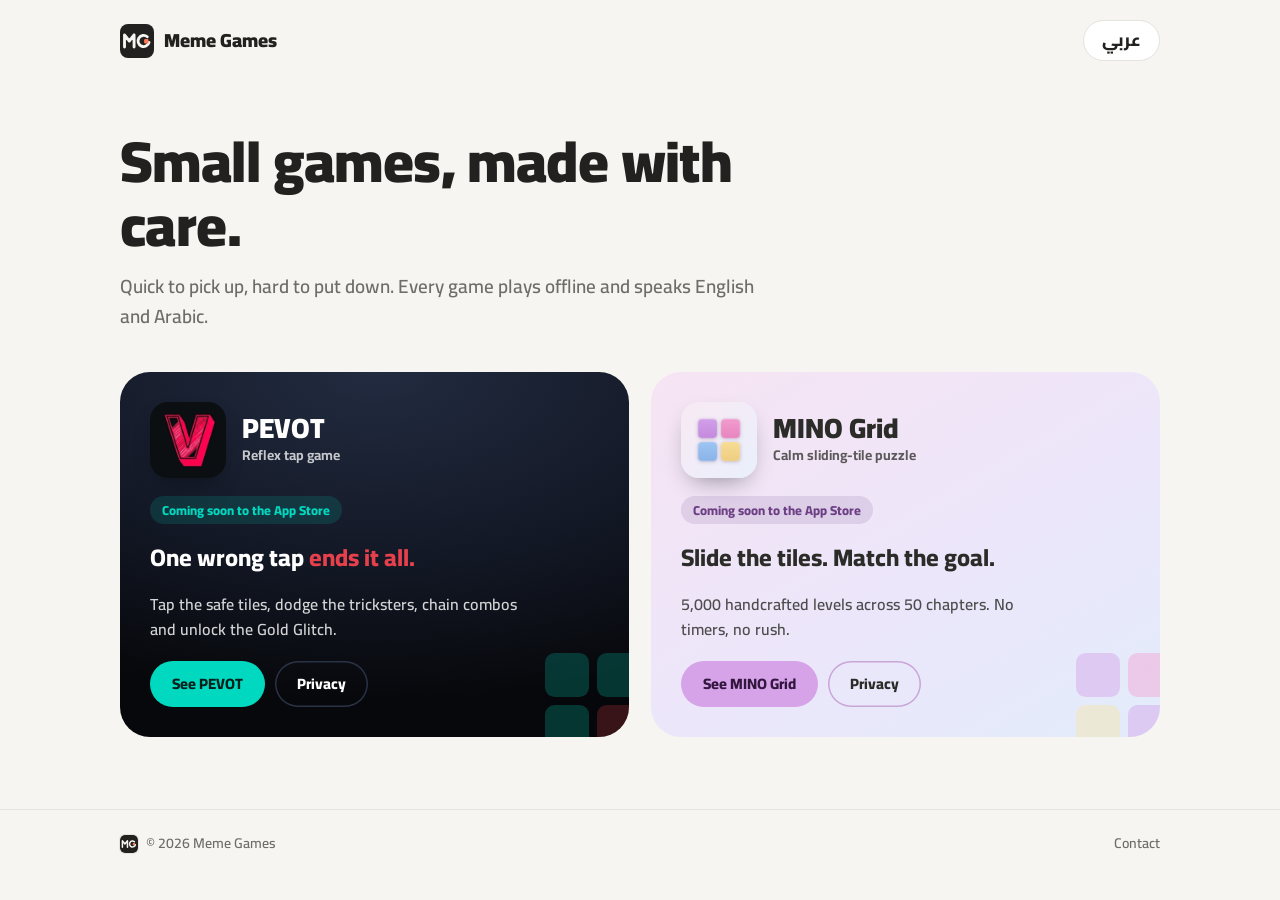
==== index.html @ d3e1697f "Add files via upload" ====
<!doctype html>
<html lang="en" dir="ltr">
<head>
<meta charset="utf-8">
<meta name="viewport" content="width=device-width, initial-scale=1">
<title>Meme Games — Small games, made with care.</title>
<meta name="description" content="Mobile games by Meme Games: PEVOT, MINO Grid.">
<meta name="theme-color" content="#f6f5f1">
<meta property="og:title" content="Meme Games">
<meta property="og:description" content="Small games, made with care.">
<meta property="og:image" content="https://memegamesx.github.io/shared/og.png">
<link rel="icon" type="image/svg+xml" href="/shared/logo.svg">
<link rel="icon" type="image/png" href="/shared/favicon-64.png">
<link rel="apple-touch-icon" href="/shared/apple-touch-icon.png">
<link rel="preconnect" href="https://fonts.googleapis.com">
<link rel="preconnect" href="https://fonts.gstatic.com" crossorigin>
<link href="https://fonts.googleapis.com/css2?family=Cairo:wght@500;600;700;800;900&display=swap" rel="stylesheet">
<link rel="stylesheet" href="/shared/footer.css">
<style>
  :root { --bg: #f6f5f1; --ink: #22211f; --muted: #6f6d67; --line: #e6e2dc; color-scheme: light; }
  * { box-sizing: border-box; }
  html { -webkit-text-size-adjust: 100%; }
  body { margin: 0; background: var(--bg); color: var(--ink); font: 600 17px/1.6 "Cairo", system-ui, -apple-system, sans-serif; }
  a { color: inherit; }
  :focus-visible { outline: 3px solid #ff7a59; outline-offset: 3px; border-radius: 10px; }
  .wrap { max-width: 1080px; margin: 0 auto; padding: 0 20px; }
  html[lang="en"] main .ar, html[lang="ar"] main .en { display: none !important; }
  .bar { display: flex; justify-content: space-between; align-items: center; padding: 20px 0; }
  .brand { font-weight: 900; font-size: 19px; text-decoration: none; display: flex; align-items: center; gap: 10px; }
  .brand img { width: 34px; height: 34px; }
  .lang { background: #fff; color: var(--ink); border: 1px solid var(--line); border-radius: 999px; padding: 6px 18px; font: inherit; font-weight: 800; cursor: pointer; }
  .intro { padding: 48px 0 40px; max-width: 640px; }
  h1 { font-size: clamp(36px, 6vw, 58px); line-height: 1.1; margin: 0 0 14px; font-weight: 900; letter-spacing: -.01em; }
  html[lang="ar"] h1 { line-height: 1.35; letter-spacing: 0; }
  .intro p { color: var(--muted); font-size: 19px; margin: 0; }
  .games { display: grid; grid-template-columns: 1fr 1fr; gap: 22px; padding-bottom: 64px; }
  .game { background: var(--g-bg); color: var(--g-ink); border-radius: 30px; padding: 30px; display: flex; flex-direction: column; gap: 18px; min-height: 360px; position: relative; overflow: hidden; }
  .game > *:not(.tiles) { position: relative; z-index: 1; }
  .game header { display: flex; align-items: center; gap: 16px; }
  .game header img { width: 76px; height: 76px; border-radius: 18px; flex: none; box-shadow: 0 10px 24px -10px rgba(0,0,0,.45); }
  .game h2 { margin: 0; font-size: 28px; font-weight: 900; line-height: 1.15; }
  .game .genre { font-size: 14px; opacity: .75; font-weight: 700; }
  .game .status { font-size: 13px; font-weight: 800; padding: 4px 12px; border-radius: 999px; align-self: flex-start; color: var(--g-status); background: color-mix(in srgb, var(--g-status) 14%, transparent); }
  .game .tag { font-size: 24px; font-weight: 800; line-height: 1.3; margin: 0; }
  .game .tag span span { color: var(--g-hi); }
  .game .desc { margin: 0; font-size: 16px; opacity: .82; max-width: 82%; }
  .actions { margin-top: auto; display: flex; flex-wrap: wrap; gap: 10px; }
  .btn { text-decoration: none; font-weight: 800; font-size: 15px; padding: 11px 22px; border-radius: 999px; transition: transform .15s ease; }
  .btn:hover { transform: translateY(-2px); }
  .btn.primary { background: var(--g-accent); color: var(--g-on); }
  .btn.ghost { box-shadow: inset 0 0 0 1.5px var(--g-ghost); }
  .tiles { position: absolute; z-index: 0; inset-inline-end: -64px; bottom: -64px; display: grid; grid-template-columns: repeat(3, 44px); gap: 8px; opacity: var(--g-tiles); pointer-events: none; }
  .tiles i { height: 44px; border-radius: 22%; }
  @media (max-width: 820px) { .games { grid-template-columns: 1fr; } .game { min-height: 0; } .intro { padding-top: 24px; } }
  @media (prefers-reduced-motion: reduce) { .btn { transition: none; } }
</style>
</head>
<body>
<main>
<div class="wrap">
  <div class="bar">
    <a class="brand" href="/"><img src="/shared/logo.svg" alt="">Meme Games</a>
    <button class="lang" id="langBtn" type="button">عربي</button>
  </div>
  <section class="intro">
    <h1><span class="en">Small games, made with care.</span><span class="ar">ألعاب صغيرة، مصنوعة بعناية.</span></h1>
    <p><span class="en">Quick to pick up, hard to put down. Every game plays offline and speaks English and Arabic.</span><span class="ar">سهلة البدء وصعبة التوقف. كل الألعاب تعمل دون إنترنت وتدعم العربية والإنجليزية.</span></p>
  </section>
  <section class="games">
    <article class="game" style="--g-bg:radial-gradient(120% 90% at 50% 0%, #222b40 0%, #121724 60%, #07080b 100%);--g-ink:#ffffff;--g-accent:#00d9bf;--g-on:#04201d;--g-hi:#e6404d;--g-ghost:#2a3246;--g-tiles:0.22;--g-status:#00d9bf">
      <header>
        <img src="/img/icon.png" alt="" width="76" height="76">
        <div><h2>PEVOT</h2><div class="genre"><span class="en">Reflex tap game</span><span class="ar">لعبة سرعة وردود فعل</span></div></div>
      </header>
      <span class="status"><span class="en">Coming soon to the App Store</span><span class="ar">قريباً على App Store</span></span>
      <p class="tag"><span class="en">One wrong tap <span>ends it all.</span></span><span class="ar">ضغطة خاطئة واحدة <span>تنهي كل شيء.</span></span></p>
      <p class="desc"><span class="en">Tap the safe tiles, dodge the tricksters, chain combos and unlock the Gold Glitch.</span><span class="ar">اضغط على المربعات الآمنة، تجنّب المخادعين، اجمع الكومبو وافتح Gold Glitch.</span></p>
      <div class="actions">
        <a class="btn primary" href="/pevot/"><span class="en">See PEVOT</span><span class="ar">اكتشف PEVOT</span></a>
        <a class="btn ghost" href="/privacy.html"><span class="en">Privacy</span><span class="ar">الخصوصية</span></a>
      </div>
      <div class="tiles" aria-hidden="true"><i style="background:#00d9bf"></i><i style="background:#00d9bf"></i><i style="background:#f2b359"></i><i style="background:#00d9bf"></i><i style="background:#e6404d"></i><i style="background:#00d9bf"></i><i style="background:#00d9bf"></i><i style="background:#ffbf00"></i><i style="background:#00d9bf"></i></div>
    </article>
    <article class="game" style="--g-bg:linear-gradient(150deg, #f6e4f3 0%, #ece6fa 55%, #e2ecfb 100%);--g-ink:#2b2b28;--g-accent:#d6a2e8;--g-on:#33173f;--g-hi:#2b2b28;--g-ghost:#c9a6d8;--g-tiles:0.45;--g-status:#6d3f84">
      <header>
        <img src="/mino-grid/assets/img/icon-512.png" alt="" width="76" height="76">
        <div><h2>MINO Grid</h2><div class="genre"><span class="en">Calm sliding-tile puzzle</span><span class="ar">لغز مربعات منزلقة هادئ</span></div></div>
      </header>
      <span class="status"><span class="en">Coming soon to the App Store</span><span class="ar">قريباً على App Store</span></span>
      <p class="tag"><span class="en">Slide the tiles. Match the goal.</span><span class="ar">حرّك المربعات. طابق الهدف.</span></p>
      <p class="desc"><span class="en">5,000 handcrafted levels across 50 chapters. No timers, no rush.</span><span class="ar">5,000 مرحلة في 50 فصلاً. بلا مؤقّت ولا استعجال.</span></p>
      <div class="actions">
        <a class="btn primary" href="/mino-grid/" data-ar-href="/mino-grid/ar/"><span class="en">See MINO Grid</span><span class="ar">اكتشف MINO Grid</span></a>
        <a class="btn ghost" href="/mino-grid/privacy/" data-ar-href="/mino-grid/ar/privacy/"><span class="en">Privacy</span><span class="ar">الخصوصية</span></a>
      </div>
      <div class="tiles" aria-hidden="true"><i style="background:#d6a2e8"></i><i style="background:#f3a0d3"></i><i style="background:#a9cef4"></i><i style="background:#f7e5a9"></i><i style="background:#d6a2e8"></i><i style="background:#f3a0d3"></i><i style="background:#a9cef4"></i><i style="background:#f7e5a9"></i><i style="background:transparent"></i></div>
    </article>
  </section>
</div>
</main>
<!-- og-footer --><footer class="og-footer"><div class="og-wrap"><span class="og-left"><a class="og-home" href="/" aria-label="Meme Games"><img src="/shared/logo.svg" alt=""></a><span dir="ltr">© 2026 Meme Games</span></span><nav class="og-links" aria-label="Footer"><a href="mailto:meme.gamesx@outlook.com"><span class="en">Contact</span><span class="ar">تواصل معنا</span></a></nav></div></footer><!-- /og-footer -->
<script>
(function () {
  var html = document.documentElement, btn = document.getElementById('langBtn');
  var links = document.querySelectorAll('main [data-ar-href]');
  for (var i = 0; i < links.length; i++) links[i].setAttribute('data-en-href', links[i].getAttribute('href'));
  function set(lang) {
    html.lang = lang; html.dir = lang === 'ar' ? 'rtl' : 'ltr';
    btn.textContent = lang === 'ar' ? 'EN' : 'عربي';
    for (var i = 0; i < links.length; i++) links[i].setAttribute('href', links[i].getAttribute(lang === 'ar' ? 'data-ar-href' : 'data-en-href'));
    try { localStorage.setItem('pevot_lang', lang); } catch (e) {}  // same key as PEVOT's pages
  }
  var saved = null;
  try { saved = localStorage.getItem('pevot_lang'); } catch (e) {}
  set(saved || ((navigator.language || '').slice(0, 2) === 'ar' ? 'ar' : 'en'));
  btn.addEventListener('click', function () { set(html.lang === 'ar' ? 'en' : 'ar'); });
})();
</script>
</body>
</html>
---- shared/footer.css ----
/* Meme Games — shared footer (one line, PEVOT style).
   Uses each page's own --line and --muted colours, so it fits light and dark sites. */
.og-footer { border-top: 1px solid var(--line, rgba(0,0,0,.1)); padding: 22px 0 40px; color: var(--muted, #6f6d67); font-size: 14px; font-weight: 600; margin-top: 8px; }
.og-footer .og-wrap { max-width: 1080px; margin: 0 auto; padding: 0 20px; display: flex; flex-wrap: wrap; gap: 8px 20px; justify-content: space-between; align-items: center; }
.og-footer a { color: inherit; text-decoration: none; }
.og-footer a:hover { text-decoration: underline; color: var(--ink, inherit); }
.og-footer .og-left { display: inline-flex; align-items: center; gap: 8px; flex-wrap: wrap; }
.og-footer .og-left img { width: 18px; height: 18px; border-radius: 5px; display: inline-block; vertical-align: middle; box-shadow: 0 0 0 1px var(--line, rgba(0,0,0,.1)); }
.og-footer .og-links { display: inline-flex; flex-wrap: wrap; gap: 6px 18px; }
.og-footer .og-sep { opacity: .5; }
/* pages that switch language with a button (.en / .ar spans) */
.og-footer .ar { display: none !important; }
html[lang="ar"] .og-footer .ar { display: inline !important; }
html[lang="ar"] .og-footer .en { display: none !important; }
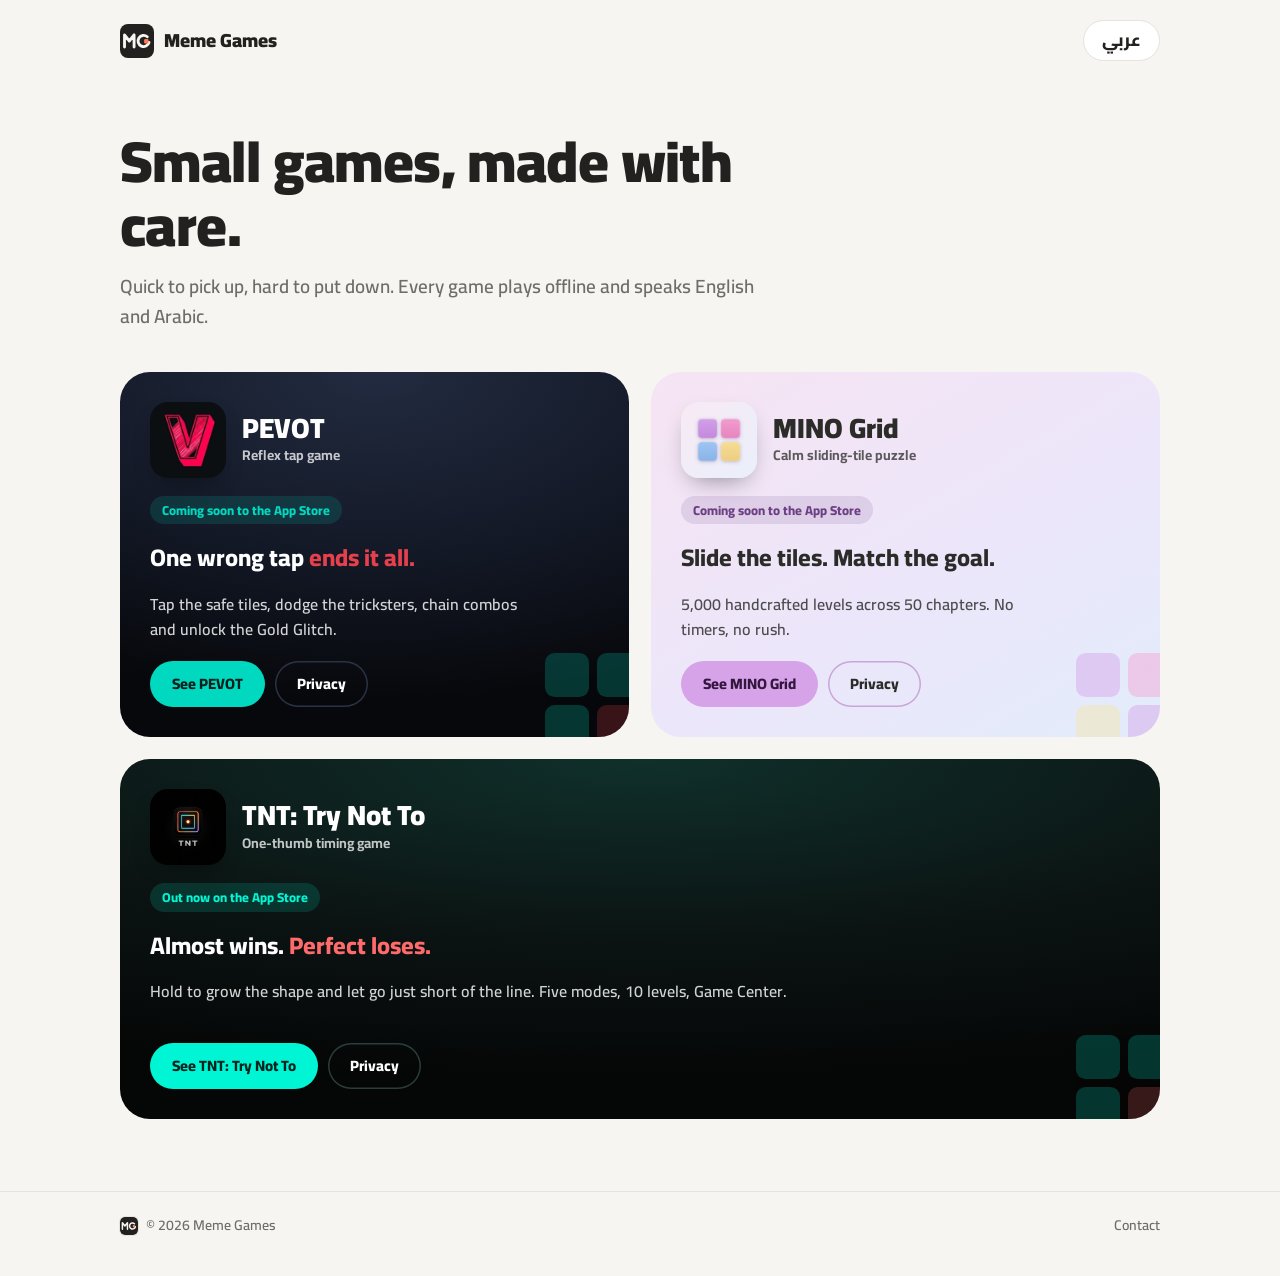
==== commit fc0054b9: "Add files via upload" ====
--- a/index.html
+++ b/index.html
@@ -4,18 +4,18 @@
 <meta charset="utf-8">
 <meta name="viewport" content="width=device-width, initial-scale=1">
 <title>Meme Games — Small games, made with care.</title>
-<meta name="description" content="Mobile games by Meme Games: PEVOT, MINO Grid.">
+<meta name="description" content="Mobile games by Meme Games: PEVOT, MINO Grid, TNT: Try Not To.">
 <meta name="theme-color" content="#f6f5f1">
 <meta property="og:title" content="Meme Games">
 <meta property="og:description" content="Small games, made with care.">
 <meta property="og:image" content="https://memegamesx.github.io/shared/og.png">
-<link rel="icon" type="image/svg+xml" href="/shared/logo.svg">
-<link rel="icon" type="image/png" href="/shared/favicon-64.png">
-<link rel="apple-touch-icon" href="/shared/apple-touch-icon.png">
+<link rel="icon" type="image/svg+xml" href="shared/logo.svg">
+<link rel="icon" type="image/png" href="shared/favicon-64.png">
+<link rel="apple-touch-icon" href="shared/apple-touch-icon.png">
 <link rel="preconnect" href="https://fonts.googleapis.com">
 <link rel="preconnect" href="https://fonts.gstatic.com" crossorigin>
 <link href="https://fonts.googleapis.com/css2?family=Cairo:wght@500;600;700;800;900&display=swap" rel="stylesheet">
-<link rel="stylesheet" href="/shared/footer.css">
+<link rel="stylesheet" href="shared/footer.css">
 <style>
   :root { --bg: #f6f5f1; --ink: #22211f; --muted: #6f6d67; --line: #e6e2dc; color-scheme: light; }
   * { box-sizing: border-box; }
@@ -51,6 +51,7 @@
   .btn.ghost { box-shadow: inset 0 0 0 1.5px var(--g-ghost); }
   .tiles { position: absolute; z-index: 0; inset-inline-end: -64px; bottom: -64px; display: grid; grid-template-columns: repeat(3, 44px); gap: 8px; opacity: var(--g-tiles); pointer-events: none; }
   .tiles i { height: 44px; border-radius: 22%; }
+  .game:last-child:nth-child(odd) { grid-column: 1 / -1; }
   @media (max-width: 820px) { .games { grid-template-columns: 1fr; } .game { min-height: 0; } .intro { padding-top: 24px; } }
   @media (prefers-reduced-motion: reduce) { .btn { transition: none; } }
 </style>
@@ -59,7 +60,7 @@
 <main>
 <div class="wrap">
   <div class="bar">
-    <a class="brand" href="/"><img src="/shared/logo.svg" alt="">Meme Games</a>
+    <a class="brand" href="./"><img src="shared/logo.svg" alt="">Meme Games</a>
     <button class="lang" id="langBtn" type="button">عربي</button>
   </div>
   <section class="intro">
@@ -69,36 +70,50 @@
   <section class="games">
     <article class="game" style="--g-bg:radial-gradient(120% 90% at 50% 0%, #222b40 0%, #121724 60%, #07080b 100%);--g-ink:#ffffff;--g-accent:#00d9bf;--g-on:#04201d;--g-hi:#e6404d;--g-ghost:#2a3246;--g-tiles:0.22;--g-status:#00d9bf">
       <header>
-        <img src="/img/icon.png" alt="" width="76" height="76">
+        <img src="img/icon.png" alt="" width="76" height="76">
         <div><h2>PEVOT</h2><div class="genre"><span class="en">Reflex tap game</span><span class="ar">لعبة سرعة وردود فعل</span></div></div>
       </header>
       <span class="status"><span class="en">Coming soon to the App Store</span><span class="ar">قريباً على App Store</span></span>
       <p class="tag"><span class="en">One wrong tap <span>ends it all.</span></span><span class="ar">ضغطة خاطئة واحدة <span>تنهي كل شيء.</span></span></p>
       <p class="desc"><span class="en">Tap the safe tiles, dodge the tricksters, chain combos and unlock the Gold Glitch.</span><span class="ar">اضغط على المربعات الآمنة، تجنّب المخادعين، اجمع الكومبو وافتح Gold Glitch.</span></p>
       <div class="actions">
-        <a class="btn primary" href="/pevot/"><span class="en">See PEVOT</span><span class="ar">اكتشف PEVOT</span></a>
-        <a class="btn ghost" href="/privacy.html"><span class="en">Privacy</span><span class="ar">الخصوصية</span></a>
+        <a class="btn primary" href="pevot/"><span class="en">See PEVOT</span><span class="ar">اكتشف PEVOT</span></a>
+        <a class="btn ghost" href="privacy.html"><span class="en">Privacy</span><span class="ar">الخصوصية</span></a>
       </div>
       <div class="tiles" aria-hidden="true"><i style="background:#00d9bf"></i><i style="background:#00d9bf"></i><i style="background:#f2b359"></i><i style="background:#00d9bf"></i><i style="background:#e6404d"></i><i style="background:#00d9bf"></i><i style="background:#00d9bf"></i><i style="background:#ffbf00"></i><i style="background:#00d9bf"></i></div>
     </article>
     <article class="game" style="--g-bg:linear-gradient(150deg, #f6e4f3 0%, #ece6fa 55%, #e2ecfb 100%);--g-ink:#2b2b28;--g-accent:#d6a2e8;--g-on:#33173f;--g-hi:#2b2b28;--g-ghost:#c9a6d8;--g-tiles:0.45;--g-status:#6d3f84">
       <header>
-        <img src="/mino-grid/assets/img/icon-512.png" alt="" width="76" height="76">
+        <img src="mino-grid/assets/img/icon-512.png" alt="" width="76" height="76">
         <div><h2>MINO Grid</h2><div class="genre"><span class="en">Calm sliding-tile puzzle</span><span class="ar">لغز مربعات منزلقة هادئ</span></div></div>
       </header>
       <span class="status"><span class="en">Coming soon to the App Store</span><span class="ar">قريباً على App Store</span></span>
       <p class="tag"><span class="en">Slide the tiles. Match the goal.</span><span class="ar">حرّك المربعات. طابق الهدف.</span></p>
       <p class="desc"><span class="en">5,000 handcrafted levels across 50 chapters. No timers, no rush.</span><span class="ar">5,000 مرحلة في 50 فصلاً. بلا مؤقّت ولا استعجال.</span></p>
       <div class="actions">
-        <a class="btn primary" href="/mino-grid/" data-ar-href="/mino-grid/ar/"><span class="en">See MINO Grid</span><span class="ar">اكتشف MINO Grid</span></a>
-        <a class="btn ghost" href="/mino-grid/privacy/" data-ar-href="/mino-grid/ar/privacy/"><span class="en">Privacy</span><span class="ar">الخصوصية</span></a>
+        <a class="btn primary" href="mino-grid/" data-ar-href="mino-grid/ar/"><span class="en">See MINO Grid</span><span class="ar">اكتشف MINO Grid</span></a>
+        <a class="btn ghost" href="mino-grid/privacy/" data-ar-href="mino-grid/ar/privacy/"><span class="en">Privacy</span><span class="ar">الخصوصية</span></a>
       </div>
       <div class="tiles" aria-hidden="true"><i style="background:#d6a2e8"></i><i style="background:#f3a0d3"></i><i style="background:#a9cef4"></i><i style="background:#f7e5a9"></i><i style="background:#d6a2e8"></i><i style="background:#f3a0d3"></i><i style="background:#a9cef4"></i><i style="background:#f7e5a9"></i><i style="background:transparent"></i></div>
+    </article>
+    <article class="game" style="--g-bg:radial-gradient(120% 90% at 50% 0%, #10302b 0%, #0b1413 55%, #050606 100%);--g-ink:#ffffff;--g-accent:#00f5d4;--g-on:#00241f;--g-hi:#ff6b6b;--g-ghost:#2a3d3a;--g-tiles:0.2;--g-status:#00f5d4">
+      <header>
+        <img src="tnt/assets/img/icon-512.png" alt="" width="76" height="76">
+        <div><h2>TNT: Try Not To</h2><div class="genre"><span class="en">One-thumb timing game</span><span class="ar">لعبة توقيت بإصبع واحد</span></div></div>
+      </header>
+      <span class="status"><span class="en">Out now on the App Store</span><span class="ar">متوفرة الآن على App Store</span></span>
+      <p class="tag"><span class="en">Almost wins. <span>Perfect loses.</span></span><span class="ar">التقريب يفوز. <span>المثالية تخسر.</span></span></p>
+      <p class="desc"><span class="en">Hold to grow the shape and let go just short of the line. Five modes, 10 levels, Game Center.</span><span class="ar">كبّر الشكل وأفلته قبل الخط بقليل. خمسة أوضاع، و10 مستويات، وGame Center.</span></p>
+      <div class="actions">
+        <a class="btn primary" href="tnt/" data-ar-href="tnt/ar/"><span class="en">See TNT: Try Not To</span><span class="ar">اكتشف TNT: Try Not To</span></a>
+        <a class="btn ghost" href="tnt/privacy/" data-ar-href="tnt/ar/privacy/"><span class="en">Privacy</span><span class="ar">الخصوصية</span></a>
+      </div>
+      <div class="tiles" aria-hidden="true"><i style="background:#00f5d4"></i><i style="background:#00f5d4"></i><i style="background:#ffd93d"></i><i style="background:#00f5d4"></i><i style="background:#ff6b6b"></i><i style="background:#00f5d4"></i><i style="background:#00f5d4"></i><i style="background:#ffd93d"></i><i style="background:transparent"></i></div>
     </article>
   </section>
 </div>
 </main>
-<!-- og-footer --><footer class="og-footer"><div class="og-wrap"><span class="og-left"><a class="og-home" href="/" aria-label="Meme Games"><img src="/shared/logo.svg" alt=""></a><span dir="ltr">© 2026 Meme Games</span></span><nav class="og-links" aria-label="Footer"><a href="mailto:meme.gamesx@outlook.com"><span class="en">Contact</span><span class="ar">تواصل معنا</span></a></nav></div></footer><!-- /og-footer -->
+<!-- og-footer --><footer class="og-footer"><div class="og-wrap"><span class="og-left"><a class="og-home" href="./" aria-label="Meme Games"><img src="shared/logo.svg" alt=""></a><span dir="ltr">© 2026 Meme Games</span></span><nav class="og-links" aria-label="Footer"><a href="mailto:meme.gamesx@outlook.com"><span class="en">Contact</span><span class="ar">تواصل معنا</span></a></nav></div></footer><!-- /og-footer -->
 <script>
 (function () {
   var html = document.documentElement, btn = document.getElementById('langBtn');
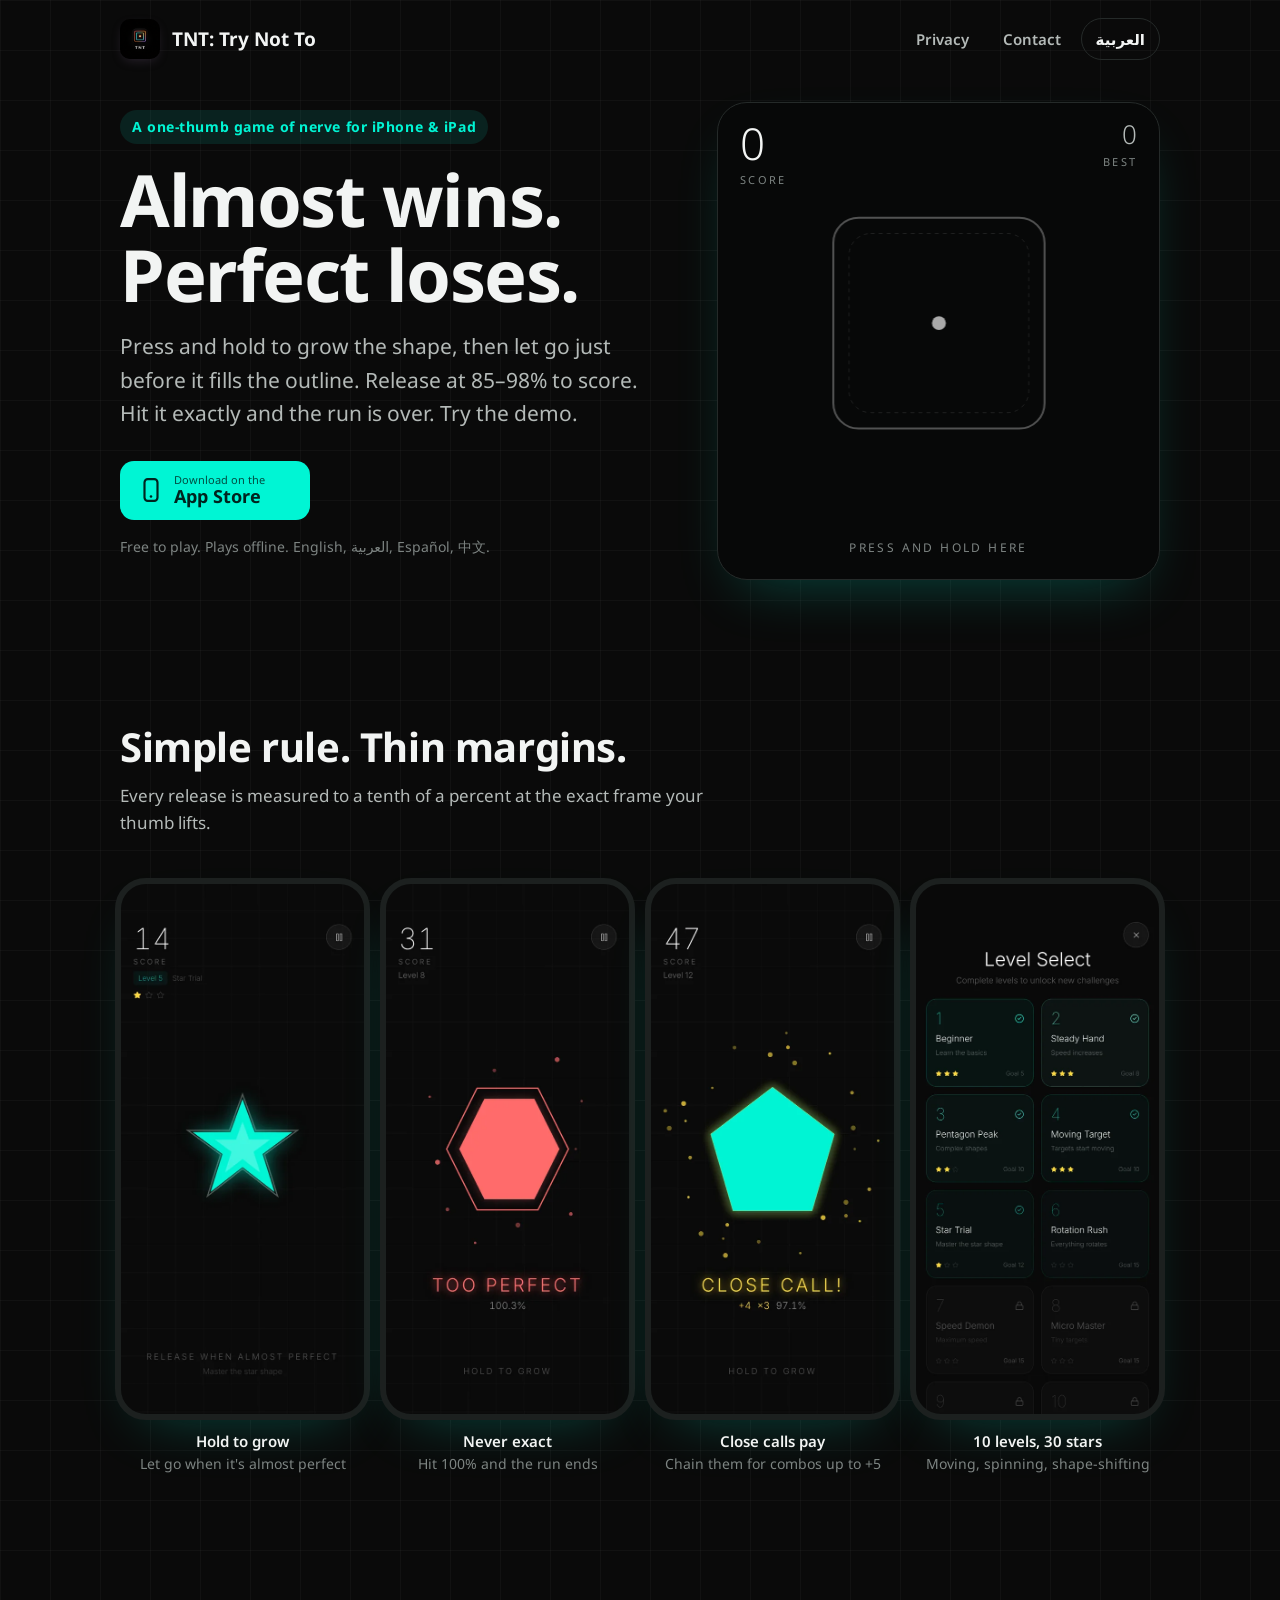
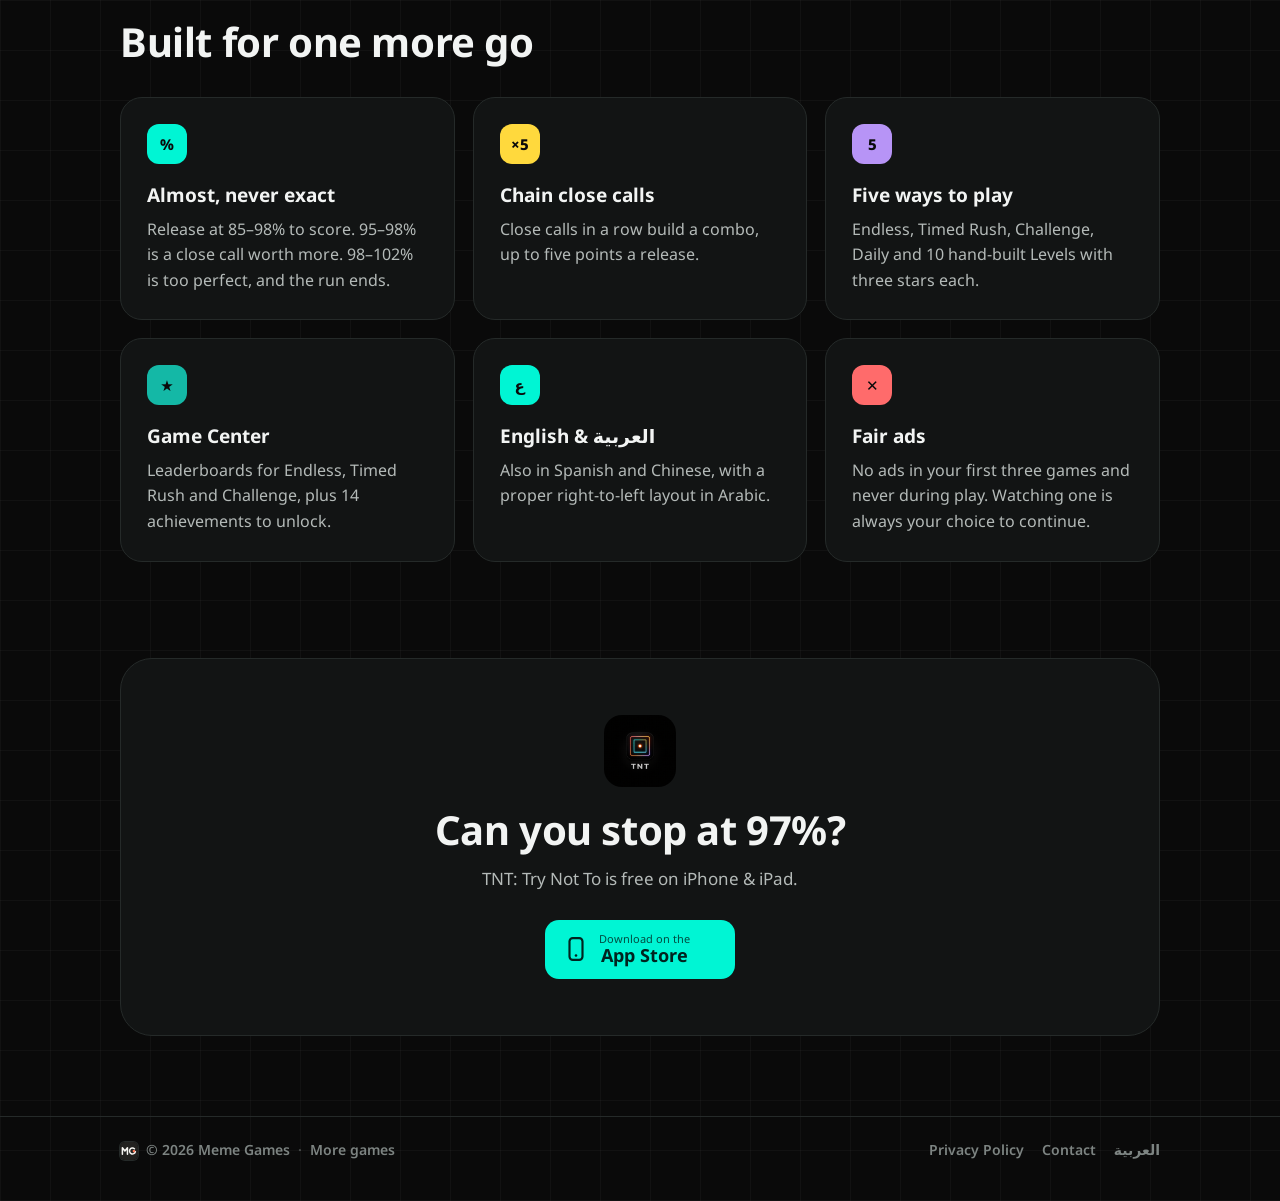
==== commit 8b77800b: "Add files via upload" ====
--- a/index.html
+++ b/index.html
@@ -3,133 +3,100 @@
 <head>
 <meta charset="utf-8">
 <meta name="viewport" content="width=device-width, initial-scale=1">
-<title>Meme Games — Small games, made with care.</title>
-<meta name="description" content="Mobile games by Meme Games: PEVOT, MINO Grid, TNT: Try Not To.">
-<meta name="theme-color" content="#f6f5f1">
-<meta property="og:title" content="Meme Games">
-<meta property="og:description" content="Small games, made with care.">
-<meta property="og:image" content="https://memegamesx.github.io/shared/og.png">
-<link rel="icon" type="image/svg+xml" href="shared/logo.svg">
-<link rel="icon" type="image/png" href="shared/favicon-64.png">
-<link rel="apple-touch-icon" href="shared/apple-touch-icon.png">
+<title>TNT: Try Not To — Almost wins. Perfect loses.</title>
+<meta name="description" content="TNT: Try Not To is a one-thumb timing game for iPhone and iPad. Hold to grow the shape and let go when it&#x27;s almost perfect. Hit 100% and you lose.">
+<meta name="theme-color" content="#0a0a0a">
+<link rel="canonical" href="https://memegamesx.github.io/tnt/">
+<link rel="alternate" hreflang="en" href="https://memegamesx.github.io/tnt/">
+<link rel="alternate" hreflang="ar" href="https://memegamesx.github.io/tnt/ar/">
+<link rel="alternate" hreflang="x-default" href="https://memegamesx.github.io/tnt/">
+<meta property="og:type" content="website">
+<meta property="og:title" content="TNT: Try Not To — Almost wins. Perfect loses.">
+<meta property="og:description" content="TNT: Try Not To is a one-thumb timing game for iPhone and iPad. Hold to grow the shape and let go when it&#x27;s almost perfect. Hit 100% and you lose.">
+<meta property="og:image" content="https://memegamesx.github.io/tnt/assets/img/og.png">
+<meta property="og:locale" content="en_US">
+<meta name="twitter:card" content="summary_large_image">
+<link rel="icon" type="image/png" href="../tnt/assets/img/favicon-64.png">
+<link rel="apple-touch-icon" href="../tnt/assets/img/apple-touch-icon.png">
 <link rel="preconnect" href="https://fonts.googleapis.com">
 <link rel="preconnect" href="https://fonts.gstatic.com" crossorigin>
-<link href="https://fonts.googleapis.com/css2?family=Cairo:wght@500;600;700;800;900&display=swap" rel="stylesheet">
-<link rel="stylesheet" href="shared/footer.css">
-<style>
-  :root { --bg: #f6f5f1; --ink: #22211f; --muted: #6f6d67; --line: #e6e2dc; color-scheme: light; }
-  * { box-sizing: border-box; }
-  html { -webkit-text-size-adjust: 100%; }
-  body { margin: 0; background: var(--bg); color: var(--ink); font: 600 17px/1.6 "Cairo", system-ui, -apple-system, sans-serif; }
-  a { color: inherit; }
-  :focus-visible { outline: 3px solid #ff7a59; outline-offset: 3px; border-radius: 10px; }
-  .wrap { max-width: 1080px; margin: 0 auto; padding: 0 20px; }
-  html[lang="en"] main .ar, html[lang="ar"] main .en { display: none !important; }
-  .bar { display: flex; justify-content: space-between; align-items: center; padding: 20px 0; }
-  .brand { font-weight: 900; font-size: 19px; text-decoration: none; display: flex; align-items: center; gap: 10px; }
-  .brand img { width: 34px; height: 34px; }
-  .lang { background: #fff; color: var(--ink); border: 1px solid var(--line); border-radius: 999px; padding: 6px 18px; font: inherit; font-weight: 800; cursor: pointer; }
-  .intro { padding: 48px 0 40px; max-width: 640px; }
-  h1 { font-size: clamp(36px, 6vw, 58px); line-height: 1.1; margin: 0 0 14px; font-weight: 900; letter-spacing: -.01em; }
-  html[lang="ar"] h1 { line-height: 1.35; letter-spacing: 0; }
-  .intro p { color: var(--muted); font-size: 19px; margin: 0; }
-  .games { display: grid; grid-template-columns: 1fr 1fr; gap: 22px; padding-bottom: 64px; }
-  .game { background: var(--g-bg); color: var(--g-ink); border-radius: 30px; padding: 30px; display: flex; flex-direction: column; gap: 18px; min-height: 360px; position: relative; overflow: hidden; }
-  .game > *:not(.tiles) { position: relative; z-index: 1; }
-  .game header { display: flex; align-items: center; gap: 16px; }
-  .game header img { width: 76px; height: 76px; border-radius: 18px; flex: none; box-shadow: 0 10px 24px -10px rgba(0,0,0,.45); }
-  .game h2 { margin: 0; font-size: 28px; font-weight: 900; line-height: 1.15; }
-  .game .genre { font-size: 14px; opacity: .75; font-weight: 700; }
-  .game .status { font-size: 13px; font-weight: 800; padding: 4px 12px; border-radius: 999px; align-self: flex-start; color: var(--g-status); background: color-mix(in srgb, var(--g-status) 14%, transparent); }
-  .game .tag { font-size: 24px; font-weight: 800; line-height: 1.3; margin: 0; }
-  .game .tag span span { color: var(--g-hi); }
-  .game .desc { margin: 0; font-size: 16px; opacity: .82; max-width: 82%; }
-  .actions { margin-top: auto; display: flex; flex-wrap: wrap; gap: 10px; }
-  .btn { text-decoration: none; font-weight: 800; font-size: 15px; padding: 11px 22px; border-radius: 999px; transition: transform .15s ease; }
-  .btn:hover { transform: translateY(-2px); }
-  .btn.primary { background: var(--g-accent); color: var(--g-on); }
-  .btn.ghost { box-shadow: inset 0 0 0 1.5px var(--g-ghost); }
-  .tiles { position: absolute; z-index: 0; inset-inline-end: -64px; bottom: -64px; display: grid; grid-template-columns: repeat(3, 44px); gap: 8px; opacity: var(--g-tiles); pointer-events: none; }
-  .tiles i { height: 44px; border-radius: 22%; }
-  .game:last-child:nth-child(odd) { grid-column: 1 / -1; }
-  @media (max-width: 820px) { .games { grid-template-columns: 1fr; } .game { min-height: 0; } .intro { padding-top: 24px; } }
-  @media (prefers-reduced-motion: reduce) { .btn { transition: none; } }
-</style>
+<link rel="stylesheet" href="https://fonts.googleapis.com/css2?family=Noto+Sans:wght@400;600;700;800&display=swap">
+<link rel="stylesheet" href="../shared/game.css">
+<link rel="stylesheet" href="../shared/footer.css">
+<style>:root { --bg: #0a0a0a; --card: #121414; --ink: #f2f4f3; --ink-2: #b4bab8; --muted: #7d8482; --line: #252a29; --row: #191d1c; --accent: #00f5d4; --accent-on: #00241f; --accent-ink: #00f5d4; --c1: #00f5d4; --c2: #ffd93d; --c3: #ff6b6b; --c4: #b794f6; --c5: #14b8a6; }:root{color-scheme:dark;--shadow:0 24px 60px -24px rgba(0,245,212,.28)}body{background-image:linear-gradient(rgba(255,255,255,.03) 1px,transparent 1px),linear-gradient(90deg,rgba(255,255,255,.03) 1px,transparent 1px);background-size:50px 50px}.eyebrow{background:rgba(0,245,212,.1)}.store{background:var(--accent);color:var(--accent-on)}.nav .lang{border-color:var(--line)}.legal p,.legal li{color:var(--ink-2)}.legal strong,.legal h2,.legal h3{color:var(--ink)}.shot img{outline-color:#1c201f;background:#0a0a0a}.feature .chip{color:#0a0a0a}.feature,.cta,.summary{border:1px solid var(--line)}</style>
+<link rel="stylesheet" href="../tnt/assets/hero.css">
 </head>
 <body>
+<header class="site-header">
+  <div class="wrap">
+    <a class="brand" href="../tnt/"><img src="../tnt/assets/img/icon-512.png" alt="" width="40" height="40">TNT: Try Not To</a>
+    <nav class="nav" aria-label="TNT: Try Not To">
+      <a href="../tnt/privacy/">Privacy</a>
+      <a href="mailto:meme.gamesx@outlook.com">Contact</a>
+      <a class="lang" href="../tnt/ar/" hreflang="ar" lang="ar">العربية</a>
+    </nav>
+  </div>
+</header>
 <main>
-<div class="wrap">
-  <div class="bar">
-    <a class="brand" href="./"><img src="shared/logo.svg" alt="">Meme Games</a>
-    <button class="lang" id="langBtn" type="button">عربي</button>
+<section class="hero" style="padding-top:24px">
+  <div class="wrap">
+    <div>
+      <span class="eyebrow">A one-thumb game of nerve for iPhone & iPad</span>
+      <h1>Almost wins.<br>Perfect loses.</h1>
+      <p class="lede">Press and hold to grow the shape, then let go just before it fills the outline. Release at 85–98% to score. Hit it exactly and the run is over. Try the demo.</p>
+      <div class="stores">
+        <a class="store" href="https://apps.apple.com/us/app/tnt-try-not-to/id6758850027" rel="noopener"><svg viewBox="0 0 24 24" aria-hidden="true"><rect x="6" y="2" width="12" height="20" rx="3" fill="none" stroke="currentColor" stroke-width="2"/><circle cx="12" cy="18" r="1.2"/></svg><span><small>Download on the</small><strong>App Store</strong></span></a>
+      </div>
+      <p class="hero-note">Free to play. Plays offline. English, العربية, Español, 中文.</p>
+    </div>
+    <div class="tnt-demo" role="group" aria-label="Playable demo: press and hold to grow the shape, release when it's almost perfect" data-score="Score" data-best="Best" data-start="Press and hold here" data-hold="Release when almost perfect" data-next="Hold to grow" data-again="Tap to play again" data-almost="ALMOST!" data-close="CLOSE CALL!" data-perfect="TOO PERFECT" data-miss="MISS" data-small="Too small" data-big="Too big" data-exact="Too perfect">
+      <canvas tabindex="0" aria-label="Game area. Press and hold, or hold the space bar."></canvas>
+      <div class="tnt-hud" dir="ltr"><div><b class="tnt-score">0</b><span class="tnt-cap">Score</span></div><div class="tnt-right"><b class="tnt-best">0</b><span class="tnt-cap">Best</span></div></div>
+      <div class="tnt-fb" aria-live="polite"></div>
+      <div class="tnt-hint"></div>
+    </div>
+
   </div>
-  <section class="intro">
-    <h1><span class="en">Small games, made with care.</span><span class="ar">ألعاب صغيرة، مصنوعة بعناية.</span></h1>
-    <p><span class="en">Quick to pick up, hard to put down. Every game plays offline and speaks English and Arabic.</span><span class="ar">سهلة البدء وصعبة التوقف. كل الألعاب تعمل دون إنترنت وتدعم العربية والإنجليزية.</span></p>
-  </section>
-  <section class="games">
-    <article class="game" style="--g-bg:radial-gradient(120% 90% at 50% 0%, #222b40 0%, #121724 60%, #07080b 100%);--g-ink:#ffffff;--g-accent:#00d9bf;--g-on:#04201d;--g-hi:#e6404d;--g-ghost:#2a3246;--g-tiles:0.22;--g-status:#00d9bf">
-      <header>
-        <img src="img/icon.png" alt="" width="76" height="76">
-        <div><h2>PEVOT</h2><div class="genre"><span class="en">Reflex tap game</span><span class="ar">لعبة سرعة وردود فعل</span></div></div>
-      </header>
-      <span class="status"><span class="en">Coming soon to the App Store</span><span class="ar">قريباً على App Store</span></span>
-      <p class="tag"><span class="en">One wrong tap <span>ends it all.</span></span><span class="ar">ضغطة خاطئة واحدة <span>تنهي كل شيء.</span></span></p>
-      <p class="desc"><span class="en">Tap the safe tiles, dodge the tricksters, chain combos and unlock the Gold Glitch.</span><span class="ar">اضغط على المربعات الآمنة، تجنّب المخادعين، اجمع الكومبو وافتح Gold Glitch.</span></p>
-      <div class="actions">
-        <a class="btn primary" href="pevot/"><span class="en">See PEVOT</span><span class="ar">اكتشف PEVOT</span></a>
-        <a class="btn ghost" href="privacy.html"><span class="en">Privacy</span><span class="ar">الخصوصية</span></a>
+</section>
+<section>
+  <div class="wrap">
+    <h2 class="section-title">Simple rule. Thin margins.</h2>
+    <p class="section-sub">Every release is measured to a tenth of a percent at the exact frame your thumb lifts.</p>
+    <div class="shots">
+      <div class="shot"><figure><img src="../tnt/assets/img/shot-hold.webp" alt="Hold to grow — Let go when it&#x27;s almost perfect" width="540" height="1200" loading="lazy"><figcaption>Hold to grow<span>Let go when it's almost perfect</span></figcaption></figure></div>
+      <div class="shot"><figure><img src="../tnt/assets/img/shot-perfect.webp" alt="Never exact — Hit 100% and the run ends" width="540" height="1200" loading="lazy"><figcaption>Never exact<span>Hit 100% and the run ends</span></figcaption></figure></div>
+      <div class="shot"><figure><img src="../tnt/assets/img/shot-close.webp" alt="Close calls pay — Chain them for combos up to +5" width="540" height="1200" loading="lazy"><figcaption>Close calls pay<span>Chain them for combos up to +5</span></figcaption></figure></div>
+      <div class="shot"><figure><img src="../tnt/assets/img/shot-levels.webp" alt="10 levels, 30 stars — Moving, spinning, shape-shifting" width="540" height="1200" loading="lazy"><figcaption>10 levels, 30 stars<span>Moving, spinning, shape-shifting</span></figcaption></figure></div>
+    </div>
+  </div>
+</section>
+<section>
+  <div class="wrap">
+    <h2 class="section-title" style="margin-bottom:32px">Built for one more go</h2>
+    <div class="features">
+      <div class="feature"><div class="chip" style="background:var(--c1)" aria-hidden="true">%</div><h3>Almost, never exact</h3><p>Release at 85–98% to score. 95–98% is a close call worth more. 98–102% is too perfect, and the run ends.</p></div>
+      <div class="feature"><div class="chip" style="background:var(--c2)" aria-hidden="true">×5</div><h3>Chain close calls</h3><p>Close calls in a row build a combo, up to five points a release.</p></div>
+      <div class="feature"><div class="chip" style="background:var(--c4)" aria-hidden="true">5</div><h3>Five ways to play</h3><p>Endless, Timed Rush, Challenge, Daily and 10 hand-built Levels with three stars each.</p></div>
+      <div class="feature"><div class="chip" style="background:var(--c5)" aria-hidden="true">★</div><h3>Game Center</h3><p>Leaderboards for Endless, Timed Rush and Challenge, plus 14 achievements to unlock.</p></div>
+      <div class="feature"><div class="chip" style="background:var(--c1)" aria-hidden="true">ع</div><h3>English & العربية</h3><p>Also in Spanish and Chinese, with a proper right-to-left layout in Arabic.</p></div>
+      <div class="feature"><div class="chip" style="background:var(--c3)" aria-hidden="true">✕</div><h3>Fair ads</h3><p>No ads in your first three games and never during play. Watching one is always your choice to continue.</p></div>
+    </div>
+  </div>
+</section>
+<section style="padding-top:24px">
+  <div class="wrap">
+    <div class="cta">
+      <img src="../tnt/assets/img/icon-512.png" alt="" width="72" height="72" style="margin:0 auto 20px;border-radius:18px">
+      <h2 class="section-title">Can you stop at 97%?</h2>
+      <p class="section-sub" style="margin:0 auto 28px">TNT: Try Not To is free on iPhone & iPad.</p>
+      <div class="stores">
+        <a class="store" href="https://apps.apple.com/us/app/tnt-try-not-to/id6758850027" rel="noopener"><svg viewBox="0 0 24 24" aria-hidden="true"><rect x="6" y="2" width="12" height="20" rx="3" fill="none" stroke="currentColor" stroke-width="2"/><circle cx="12" cy="18" r="1.2"/></svg><span><small>Download on the</small><strong>App Store</strong></span></a>
       </div>
-      <div class="tiles" aria-hidden="true"><i style="background:#00d9bf"></i><i style="background:#00d9bf"></i><i style="background:#f2b359"></i><i style="background:#00d9bf"></i><i style="background:#e6404d"></i><i style="background:#00d9bf"></i><i style="background:#00d9bf"></i><i style="background:#ffbf00"></i><i style="background:#00d9bf"></i></div>
-    </article>
-    <article class="game" style="--g-bg:linear-gradient(150deg, #f6e4f3 0%, #ece6fa 55%, #e2ecfb 100%);--g-ink:#2b2b28;--g-accent:#d6a2e8;--g-on:#33173f;--g-hi:#2b2b28;--g-ghost:#c9a6d8;--g-tiles:0.45;--g-status:#6d3f84">
-      <header>
-        <img src="mino-grid/assets/img/icon-512.png" alt="" width="76" height="76">
-        <div><h2>MINO Grid</h2><div class="genre"><span class="en">Calm sliding-tile puzzle</span><span class="ar">لغز مربعات منزلقة هادئ</span></div></div>
-      </header>
-      <span class="status"><span class="en">Coming soon to the App Store</span><span class="ar">قريباً على App Store</span></span>
-      <p class="tag"><span class="en">Slide the tiles. Match the goal.</span><span class="ar">حرّك المربعات. طابق الهدف.</span></p>
-      <p class="desc"><span class="en">5,000 handcrafted levels across 50 chapters. No timers, no rush.</span><span class="ar">5,000 مرحلة في 50 فصلاً. بلا مؤقّت ولا استعجال.</span></p>
-      <div class="actions">
-        <a class="btn primary" href="mino-grid/" data-ar-href="mino-grid/ar/"><span class="en">See MINO Grid</span><span class="ar">اكتشف MINO Grid</span></a>
-        <a class="btn ghost" href="mino-grid/privacy/" data-ar-href="mino-grid/ar/privacy/"><span class="en">Privacy</span><span class="ar">الخصوصية</span></a>
-      </div>
-      <div class="tiles" aria-hidden="true"><i style="background:#d6a2e8"></i><i style="background:#f3a0d3"></i><i style="background:#a9cef4"></i><i style="background:#f7e5a9"></i><i style="background:#d6a2e8"></i><i style="background:#f3a0d3"></i><i style="background:#a9cef4"></i><i style="background:#f7e5a9"></i><i style="background:transparent"></i></div>
-    </article>
-    <article class="game" style="--g-bg:radial-gradient(120% 90% at 50% 0%, #10302b 0%, #0b1413 55%, #050606 100%);--g-ink:#ffffff;--g-accent:#00f5d4;--g-on:#00241f;--g-hi:#ff6b6b;--g-ghost:#2a3d3a;--g-tiles:0.2;--g-status:#00f5d4">
-      <header>
-        <img src="tnt/assets/img/icon-512.png" alt="" width="76" height="76">
-        <div><h2>TNT: Try Not To</h2><div class="genre"><span class="en">One-thumb timing game</span><span class="ar">لعبة توقيت بإصبع واحد</span></div></div>
-      </header>
-      <span class="status"><span class="en">Out now on the App Store</span><span class="ar">متوفرة الآن على App Store</span></span>
-      <p class="tag"><span class="en">Almost wins. <span>Perfect loses.</span></span><span class="ar">التقريب يفوز. <span>المثالية تخسر.</span></span></p>
-      <p class="desc"><span class="en">Hold to grow the shape and let go just short of the line. Five modes, 10 levels, Game Center.</span><span class="ar">كبّر الشكل وأفلته قبل الخط بقليل. خمسة أوضاع، و10 مستويات، وGame Center.</span></p>
-      <div class="actions">
-        <a class="btn primary" href="tnt/" data-ar-href="tnt/ar/"><span class="en">See TNT: Try Not To</span><span class="ar">اكتشف TNT: Try Not To</span></a>
-        <a class="btn ghost" href="tnt/privacy/" data-ar-href="tnt/ar/privacy/"><span class="en">Privacy</span><span class="ar">الخصوصية</span></a>
-      </div>
-      <div class="tiles" aria-hidden="true"><i style="background:#00f5d4"></i><i style="background:#00f5d4"></i><i style="background:#ffd93d"></i><i style="background:#00f5d4"></i><i style="background:#ff6b6b"></i><i style="background:#00f5d4"></i><i style="background:#00f5d4"></i><i style="background:#ffd93d"></i><i style="background:transparent"></i></div>
-    </article>
-  </section>
-</div>
+    </div>
+  </div>
+</section>
 </main>
-<!-- og-footer --><footer class="og-footer"><div class="og-wrap"><span class="og-left"><a class="og-home" href="./" aria-label="Meme Games"><img src="shared/logo.svg" alt=""></a><span dir="ltr">© 2026 Meme Games</span></span><nav class="og-links" aria-label="Footer"><a href="mailto:meme.gamesx@outlook.com"><span class="en">Contact</span><span class="ar">تواصل معنا</span></a></nav></div></footer><!-- /og-footer -->
-<script>
-(function () {
-  var html = document.documentElement, btn = document.getElementById('langBtn');
-  var links = document.querySelectorAll('main [data-ar-href]');
-  for (var i = 0; i < links.length; i++) links[i].setAttribute('data-en-href', links[i].getAttribute('href'));
-  function set(lang) {
-    html.lang = lang; html.dir = lang === 'ar' ? 'rtl' : 'ltr';
-    btn.textContent = lang === 'ar' ? 'EN' : 'عربي';
-    for (var i = 0; i < links.length; i++) links[i].setAttribute('href', links[i].getAttribute(lang === 'ar' ? 'data-ar-href' : 'data-en-href'));
-    try { localStorage.setItem('pevot_lang', lang); } catch (e) {}  // same key as PEVOT's pages
-  }
-  var saved = null;
-  try { saved = localStorage.getItem('pevot_lang'); } catch (e) {}
-  set(saved || ((navigator.language || '').slice(0, 2) === 'ar' ? 'ar' : 'en'));
-  btn.addEventListener('click', function () { set(html.lang === 'ar' ? 'en' : 'ar'); });
-})();
-</script>
+<!-- og-footer --><footer class="og-footer"><div class="og-wrap"><span class="og-left"><a class="og-home" href="../" aria-label="Meme Games"><img src="../shared/logo.svg" alt=""></a><span dir="ltr">© 2026 Meme Games</span><span class="og-sep">·</span><a href="../">More games</a></span><nav class="og-links" aria-label="Footer"><a href="../tnt/privacy/">Privacy Policy</a><a href="mailto:meme.gamesx@outlook.com">Contact</a><a href="../tnt/ar/" hreflang="ar" lang="ar">العربية</a></nav></div></footer><!-- /og-footer -->
+<script src="../tnt/assets/hero.js" defer></script>
 </body>
 </html>
--- a/shared/game.css
+++ b/shared/game.css
@@ -0,0 +1,135 @@
+/* Meme Games — shared page styles for template-built games (landing + privacy). */
+/* MINO Grid — site styles. Colors match the game's Classic theme (tile_themes.gd / ui_kit.gd). */
+:root {
+  /* Defaults; each game overrides these in its page <head> (from game.json "theme"). */
+  --bg: #f6f5f1; --card: #ffffff; --ink: #2b2b28; --ink-2: #5f5e58; --muted: #8d8d86;
+  --line: #e7e4ea; --row: #f3eef5; --accent: #d6a2e8; --accent-on: #3a2147; --accent-ink: #6d3f84;
+  --c1: #d6a2e8; --c2: #f3a0d3; --c3: #a9cef4; --c4: #f7e5a9; --c5: #a8e3c5;
+  --radius: 22px; --shadow: 0 18px 40px -18px rgba(107, 84, 120, .35); --max: 1080px;
+  color-scheme: light;
+}
+
+* { box-sizing: border-box; }
+html { -webkit-text-size-adjust: 100%; scroll-behavior: smooth; }
+body {
+  margin: 0;
+  background: var(--bg);
+  color: var(--ink);
+  font: 400 17px/1.6 "Noto Sans", system-ui, -apple-system, "Segoe UI", sans-serif;
+  -webkit-font-smoothing: antialiased;
+}
+html[lang="ar"] body { font-family: "Noto Sans Arabic", "Noto Sans", system-ui, sans-serif; line-height: 1.8; }
+img { max-width: 100%; display: block; }
+a { color: var(--accent-ink); text-underline-offset: 3px; }
+a:hover { text-decoration-thickness: 2px; }
+:focus-visible { outline: 3px solid var(--accent-ink); outline-offset: 3px; border-radius: 8px; }
+
+.wrap { width: 100%; max-width: var(--max); margin: 0 auto; padding: 0 20px; }
+
+/* ---------- header ---------- */
+.site-header { padding: 18px 0; }
+.site-header .wrap { display: flex; align-items: center; justify-content: space-between; gap: 16px; }
+.brand { display: flex; align-items: center; gap: 12px; color: var(--ink); text-decoration: none; font-weight: 700; font-size: 19px; }
+.brand img { width: 40px; height: 40px; border-radius: 10px; box-shadow: 0 4px 12px -4px rgba(107,84,120,.4); }
+.nav { display: flex; gap: 6px; align-items: center; }
+.nav a { color: var(--ink-2); text-decoration: none; font-size: 15px; font-weight: 600; padding: 8px 14px; border-radius: 999px; }
+.nav a:hover { background: var(--row); color: var(--ink); }
+.nav .lang { border: 1.5px solid var(--c1); color: var(--ink); }
+
+/* ---------- motif (the 2x2 logo) ---------- */
+.motif { display: grid; grid-template-columns: 1fr 1fr; gap: 8%; width: 72px; aspect-ratio: 1; }
+.motif span { border-radius: 22%; }
+.motif span:nth-child(1) { background: var(--c1); }
+.motif span:nth-child(2) { background: var(--c2); }
+.motif span:nth-child(3) { background: var(--c3); }
+.motif span:nth-child(4) { background: var(--c4); }
+
+/* ---------- hero ---------- */
+.hero { padding: 40px 0 72px; }
+.hero .wrap { display: grid; grid-template-columns: 1.1fr .9fr; gap: 56px; align-items: center; }
+.eyebrow { display: inline-block; font-size: 14px; font-weight: 700; letter-spacing: .04em; color: var(--accent-ink); background: color-mix(in srgb, var(--accent) 22%, white); padding: 6px 12px; border-radius: 999px; }
+html[lang="ar"] .eyebrow { letter-spacing: 0; }
+h1 { font-size: clamp(42px, 7vw, 72px); line-height: 1.04; margin: 18px 0 18px; letter-spacing: -.02em; font-weight: 700; }
+html[lang="ar"] h1 { letter-spacing: 0; line-height: 1.25; }
+.lede { font-size: clamp(18px, 2.2vw, 21px); color: var(--ink-2); max-width: 32em; margin: 0 0 30px; }
+.stores { display: flex; flex-wrap: wrap; gap: 12px; }
+.store {
+  display: inline-flex; align-items: center; gap: 10px;
+  background: var(--ink); color: #fff; text-decoration: none;
+  padding: 12px 22px 12px 18px; border-radius: 14px; min-width: 190px;
+  transition: transform .15s ease, box-shadow .15s ease;
+}
+.store:hover { transform: translateY(-2px); box-shadow: var(--shadow); }
+.store svg { width: 26px; height: 26px; flex: none; fill: currentColor; }
+.store small { display: block; font-size: 11px; opacity: .8; line-height: 1.2; }
+.store strong { display: block; font-size: 18px; line-height: 1.2; }
+.store[aria-disabled="true"] { opacity: .55; pointer-events: none; }
+.hero-note { margin-top: 16px; font-size: 14px; color: var(--muted); }
+
+/* ---------- sections ---------- */
+section { padding: 72px 0; }
+.section-title { font-size: clamp(28px, 4vw, 40px); line-height: 1.15; margin: 0 0 12px; letter-spacing: -.01em; }
+html[lang="ar"] .section-title { letter-spacing: 0; line-height: 1.4; }
+.section-sub { color: var(--ink-2); margin: 0 0 40px; max-width: 36em; }
+
+.shots { display: grid; grid-template-columns: repeat(4, 1fr); gap: 20px; }
+.shot figure { margin: 0; }
+.shot img {
+  width: 100%; height: auto;
+  border-radius: 26px; outline: 6px solid #fff; outline-offset: -1px; box-shadow: var(--shadow); background: #fff;
+  margin: 6px 0 0;
+}
+.shot figcaption { margin-top: 14px; font-size: 15px; font-weight: 600; text-align: center; }
+.shot figcaption span { display: block; font-weight: 400; color: var(--muted); font-size: 14px; }
+
+.features { display: grid; grid-template-columns: repeat(3, 1fr); gap: 18px; }
+.feature { background: var(--card); border-radius: var(--radius); padding: 26px; }
+.feature .chip { width: 40px; height: 40px; border-radius: 12px; margin-bottom: 16px; display: grid; place-items: center; font-weight: 800; color: rgba(0,0,0,.55); font-size: 15px; }
+.feature h3 { margin: 0 0 6px; font-size: 19px; }
+.feature p { margin: 0; color: var(--ink-2); font-size: 16px; }
+
+.cta { text-align: center; background: var(--card); border-radius: 32px; padding: 56px 24px; }
+.cta .motif { margin: 0 auto 20px; width: 64px; }
+.cta .stores { justify-content: center; }
+
+/* ---------- legal pages ---------- */
+.legal { padding: 24px 0 64px; }
+.legal .wrap { max-width: 760px; }
+.legal h1 { font-size: clamp(34px, 5vw, 48px); margin-bottom: 8px; }
+.legal .meta { color: var(--muted); margin: 0 0 28px; font-size: 15px; }
+.summary { background: var(--card); border-radius: var(--radius); padding: 22px 26px; margin: 0 0 40px; }
+.summary h2 { margin: 0 0 10px; font-size: 18px; }
+.summary ul { margin: 0; padding-inline-start: 20px; }
+.summary li { margin: 4px 0; }
+.legal h2 { font-size: 23px; margin: 44px 0 10px; line-height: 1.3; }
+.legal h3 { font-size: 18px; margin: 26px 0 6px; }
+.legal p, .legal li { color: #3d3c38; }
+.legal ul { padding-inline-start: 22px; }
+.legal li { margin: 6px 0; }
+.legal table { width: 100%; border-collapse: collapse; font-size: 15px; margin: 14px 0; background: var(--card); border-radius: 16px; overflow: hidden; }
+.legal th, .legal td { text-align: start; padding: 12px 14px; border-bottom: 1px solid var(--line); vertical-align: top; }
+.legal th { background: var(--row); font-weight: 700; }
+.legal tr:last-child td { border-bottom: 0; }
+.table-scroll { overflow-x: auto; }
+.legal code { background: var(--row); padding: 1px 6px; border-radius: 6px; font-size: .92em; }
+
+/* ---------- responsive ---------- */
+@media (max-width: 900px) {
+  .hero .wrap { grid-template-columns: 1fr; gap: 40px; }
+  .toy { max-width: 420px; width: 100%; margin: 0 auto; }
+  .shots { grid-template-columns: repeat(2, 1fr); }
+  .features { grid-template-columns: 1fr 1fr; }
+}
+@media (max-width: 560px) {
+  body { font-size: 16px; }
+  .nav a:not(.lang) { display: none; }
+  .hero { padding-top: 16px; }
+  .store { flex: 1 1 100%; }
+  .features { grid-template-columns: 1fr; }
+  .shots { gap: 14px; }
+  .shot img { outline-width: 4px; border-radius: 20px; }
+  section { padding: 52px 0; }
+}
+@media (prefers-reduced-motion: reduce) {
+  * { transition: none !important; animation: none !important; scroll-behavior: auto !important; }
+}
--- a/tnt/assets/hero.css
+++ b/tnt/assets/hero.css
@@ -0,0 +1,17 @@
+/* TNT hero: playable hold-to-grow demo (same rules as the app: 85-98% scores, 95%+ close call, 98-102% too perfect) */
+.tnt-demo { position: relative; width: 100%; max-width: 460px; margin: 0 auto; aspect-ratio: 1 / 1.08; border-radius: 30px; border: 1px solid var(--line); background: #070808; overflow: hidden; box-shadow: var(--shadow); }
+.tnt-demo canvas { position: absolute; inset: 0; width: 100%; height: 100%; touch-action: none; cursor: pointer; user-select: none; -webkit-user-select: none; -webkit-tap-highlight-color: transparent; }
+.tnt-hud { position: absolute; left: 22px; right: 22px; top: 18px; display: flex; justify-content: space-between; pointer-events: none; }
+.tnt-hud b { display: block; font-weight: 300; font-size: 44px; line-height: 1; font-variant-numeric: tabular-nums; color: var(--ink); }
+.tnt-right { text-align: right; }
+.tnt-right b { font-size: 26px; color: var(--ink-2); }
+.tnt-cap { display: block; margin-top: 6px; font-size: 11px; letter-spacing: .2em; text-transform: uppercase; color: var(--muted); }
+html[lang="ar"] .tnt-cap { letter-spacing: 0; font-size: 12px; }
+.tnt-fb { position: absolute; left: 0; right: 0; bottom: 64px; text-align: center; pointer-events: none; min-height: 56px; }
+.tnt-fb strong { display: block; font-weight: 400; font-size: 26px; letter-spacing: .12em; }
+html[lang="ar"] .tnt-fb strong { letter-spacing: 0; }
+.tnt-fb span { font-size: 14px; color: var(--ink-2); font-variant-numeric: tabular-nums; }
+.tnt-hint { position: absolute; left: 0; right: 0; bottom: 22px; text-align: center; pointer-events: none; font-size: 12px; letter-spacing: .2em; text-transform: uppercase; color: var(--muted); }
+html[lang="ar"] .tnt-hint { letter-spacing: 0; font-size: 14px; }
+.tnt-demo canvas:focus-visible { outline: 3px solid var(--accent); outline-offset: -3px; border-radius: 30px; }
+@media (max-width: 900px) { .tnt-demo { max-width: 420px; } }
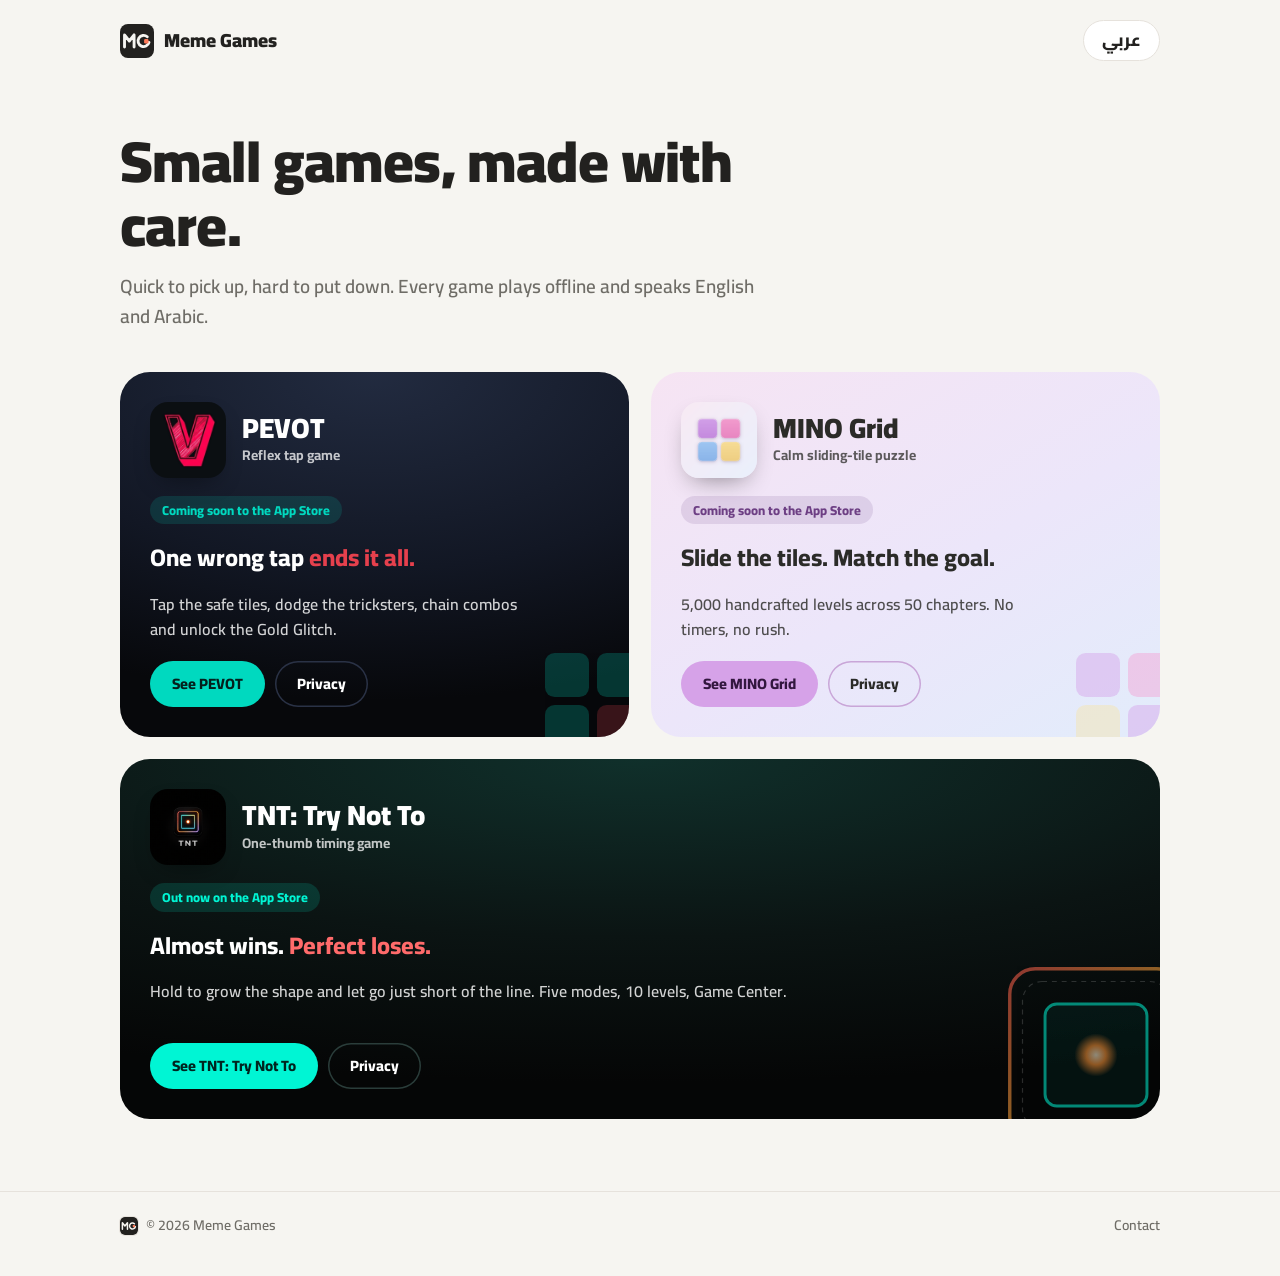
==== commit cb9caea2: "Add files via upload" ====
--- a/index.html
+++ b/index.html
@@ -3,100 +3,135 @@
 <head>
 <meta charset="utf-8">
 <meta name="viewport" content="width=device-width, initial-scale=1">
-<title>TNT: Try Not To — Almost wins. Perfect loses.</title>
-<meta name="description" content="TNT: Try Not To is a one-thumb timing game for iPhone and iPad. Hold to grow the shape and let go when it&#x27;s almost perfect. Hit 100% and you lose.">
-<meta name="theme-color" content="#0a0a0a">
-<link rel="canonical" href="https://memegamesx.github.io/tnt/">
-<link rel="alternate" hreflang="en" href="https://memegamesx.github.io/tnt/">
-<link rel="alternate" hreflang="ar" href="https://memegamesx.github.io/tnt/ar/">
-<link rel="alternate" hreflang="x-default" href="https://memegamesx.github.io/tnt/">
-<meta property="og:type" content="website">
-<meta property="og:title" content="TNT: Try Not To — Almost wins. Perfect loses.">
-<meta property="og:description" content="TNT: Try Not To is a one-thumb timing game for iPhone and iPad. Hold to grow the shape and let go when it&#x27;s almost perfect. Hit 100% and you lose.">
-<meta property="og:image" content="https://memegamesx.github.io/tnt/assets/img/og.png">
-<meta property="og:locale" content="en_US">
-<meta name="twitter:card" content="summary_large_image">
-<link rel="icon" type="image/png" href="../tnt/assets/img/favicon-64.png">
-<link rel="apple-touch-icon" href="../tnt/assets/img/apple-touch-icon.png">
+<title>Meme Games — Small games, made with care.</title>
+<meta name="description" content="Mobile games by Meme Games: PEVOT, MINO Grid, TNT: Try Not To.">
+<meta name="theme-color" content="#f6f5f1">
+<meta property="og:title" content="Meme Games">
+<meta property="og:description" content="Small games, made with care.">
+<meta property="og:image" content="https://memegamesx.github.io/shared/og.png">
+<link rel="icon" type="image/svg+xml" href="shared/logo.svg">
+<link rel="icon" type="image/png" href="shared/favicon-64.png">
+<link rel="apple-touch-icon" href="shared/apple-touch-icon.png">
 <link rel="preconnect" href="https://fonts.googleapis.com">
 <link rel="preconnect" href="https://fonts.gstatic.com" crossorigin>
-<link rel="stylesheet" href="https://fonts.googleapis.com/css2?family=Noto+Sans:wght@400;600;700;800&display=swap">
-<link rel="stylesheet" href="../shared/game.css">
-<link rel="stylesheet" href="../shared/footer.css">
-<style>:root { --bg: #0a0a0a; --card: #121414; --ink: #f2f4f3; --ink-2: #b4bab8; --muted: #7d8482; --line: #252a29; --row: #191d1c; --accent: #00f5d4; --accent-on: #00241f; --accent-ink: #00f5d4; --c1: #00f5d4; --c2: #ffd93d; --c3: #ff6b6b; --c4: #b794f6; --c5: #14b8a6; }:root{color-scheme:dark;--shadow:0 24px 60px -24px rgba(0,245,212,.28)}body{background-image:linear-gradient(rgba(255,255,255,.03) 1px,transparent 1px),linear-gradient(90deg,rgba(255,255,255,.03) 1px,transparent 1px);background-size:50px 50px}.eyebrow{background:rgba(0,245,212,.1)}.store{background:var(--accent);color:var(--accent-on)}.nav .lang{border-color:var(--line)}.legal p,.legal li{color:var(--ink-2)}.legal strong,.legal h2,.legal h3{color:var(--ink)}.shot img{outline-color:#1c201f;background:#0a0a0a}.feature .chip{color:#0a0a0a}.feature,.cta,.summary{border:1px solid var(--line)}</style>
-<link rel="stylesheet" href="../tnt/assets/hero.css">
+<link href="https://fonts.googleapis.com/css2?family=Cairo:wght@500;600;700;800;900&display=swap" rel="stylesheet">
+<link rel="stylesheet" href="shared/footer.css">
+<style>
+  :root { --bg: #f6f5f1; --ink: #22211f; --muted: #6f6d67; --line: #e6e2dc; color-scheme: light; }
+  * { box-sizing: border-box; }
+  html { -webkit-text-size-adjust: 100%; }
+  body { margin: 0; background: var(--bg); color: var(--ink); font: 600 17px/1.6 "Cairo", system-ui, -apple-system, sans-serif; }
+  a { color: inherit; }
+  :focus-visible { outline: 3px solid #ff7a59; outline-offset: 3px; border-radius: 10px; }
+  .wrap { max-width: 1080px; margin: 0 auto; padding: 0 20px; }
+  html[lang="en"] main .ar, html[lang="ar"] main .en { display: none !important; }
+  .bar { display: flex; justify-content: space-between; align-items: center; padding: 20px 0; }
+  .brand { font-weight: 900; font-size: 19px; text-decoration: none; display: flex; align-items: center; gap: 10px; }
+  .brand img { width: 34px; height: 34px; }
+  .lang { background: #fff; color: var(--ink); border: 1px solid var(--line); border-radius: 999px; padding: 6px 18px; font: inherit; font-weight: 800; cursor: pointer; }
+  .intro { padding: 48px 0 40px; max-width: 640px; }
+  h1 { font-size: clamp(36px, 6vw, 58px); line-height: 1.1; margin: 0 0 14px; font-weight: 900; letter-spacing: -.01em; }
+  html[lang="ar"] h1 { line-height: 1.35; letter-spacing: 0; }
+  .intro p { color: var(--muted); font-size: 19px; margin: 0; }
+  .games { display: grid; grid-template-columns: 1fr 1fr; gap: 22px; padding-bottom: 64px; }
+  .game { background: var(--g-bg); color: var(--g-ink); border-radius: 30px; padding: 30px; display: flex; flex-direction: column; gap: 18px; min-height: 360px; position: relative; overflow: hidden; }
+  .game > *:not(.tiles):not(.motif) { position: relative; z-index: 1; }
+  .game header { display: flex; align-items: center; gap: 16px; }
+  .game header img { width: 76px; height: 76px; border-radius: 18px; flex: none; box-shadow: 0 10px 24px -10px rgba(0,0,0,.45); }
+  .game h2 { margin: 0; font-size: 28px; font-weight: 900; line-height: 1.15; }
+  .game .genre { font-size: 14px; opacity: .75; font-weight: 700; }
+  .game .status { font-size: 13px; font-weight: 800; padding: 4px 12px; border-radius: 999px; align-self: flex-start; color: var(--g-status); background: color-mix(in srgb, var(--g-status) 14%, transparent); }
+  .game .tag { font-size: 24px; font-weight: 800; line-height: 1.3; margin: 0; }
+  .game .tag span span { color: var(--g-hi); }
+  .game .desc { margin: 0; font-size: 16px; opacity: .82; max-width: 82%; }
+  .actions { margin-top: auto; display: flex; flex-wrap: wrap; gap: 10px; }
+  .btn { text-decoration: none; font-weight: 800; font-size: 15px; padding: 11px 22px; border-radius: 999px; transition: transform .15s ease; }
+  .btn:hover { transform: translateY(-2px); }
+  .btn.primary { background: var(--g-accent); color: var(--g-on); }
+  .btn.ghost { box-shadow: inset 0 0 0 1.5px var(--g-ghost); }
+  .tiles { position: absolute; z-index: 0; inset-inline-end: -64px; bottom: -64px; display: grid; grid-template-columns: repeat(3, 44px); gap: 8px; opacity: var(--g-tiles); pointer-events: none; }
+  .tiles i { height: 44px; border-radius: 22%; }
+  .game .motif { position: absolute; z-index: 0; inset-inline-end: -34px; bottom: -34px; width: 196px; height: 196px; opacity: var(--g-tiles); pointer-events: none; }
+  .game .motif svg { display: block; width: 100%; height: 100%; }
+  .game:last-child:nth-child(odd) { grid-column: 1 / -1; }
+  @media (max-width: 820px) { .games { grid-template-columns: 1fr; } .game { min-height: 0; } .intro { padding-top: 24px; } }
+  @media (prefers-reduced-motion: reduce) { .btn { transition: none; } }
+</style>
 </head>
 <body>
-<header class="site-header">
-  <div class="wrap">
-    <a class="brand" href="../tnt/"><img src="../tnt/assets/img/icon-512.png" alt="" width="40" height="40">TNT: Try Not To</a>
-    <nav class="nav" aria-label="TNT: Try Not To">
-      <a href="../tnt/privacy/">Privacy</a>
-      <a href="mailto:meme.gamesx@outlook.com">Contact</a>
-      <a class="lang" href="../tnt/ar/" hreflang="ar" lang="ar">العربية</a>
-    </nav>
+<main>
+<div class="wrap">
+  <div class="bar">
+    <a class="brand" href="./"><img src="shared/logo.svg" alt="">Meme Games</a>
+    <button class="lang" id="langBtn" type="button">عربي</button>
   </div>
-</header>
-<main>
-<section class="hero" style="padding-top:24px">
-  <div class="wrap">
-    <div>
-      <span class="eyebrow">A one-thumb game of nerve for iPhone & iPad</span>
-      <h1>Almost wins.<br>Perfect loses.</h1>
-      <p class="lede">Press and hold to grow the shape, then let go just before it fills the outline. Release at 85–98% to score. Hit it exactly and the run is over. Try the demo.</p>
-      <div class="stores">
-        <a class="store" href="https://apps.apple.com/us/app/tnt-try-not-to/id6758850027" rel="noopener"><svg viewBox="0 0 24 24" aria-hidden="true"><rect x="6" y="2" width="12" height="20" rx="3" fill="none" stroke="currentColor" stroke-width="2"/><circle cx="12" cy="18" r="1.2"/></svg><span><small>Download on the</small><strong>App Store</strong></span></a>
+  <section class="intro">
+    <h1><span class="en">Small games, made with care.</span><span class="ar">ألعاب صغيرة، مصنوعة بعناية.</span></h1>
+    <p><span class="en">Quick to pick up, hard to put down. Every game plays offline and speaks English and Arabic.</span><span class="ar">سهلة البدء وصعبة التوقف. كل الألعاب تعمل دون إنترنت وتدعم العربية والإنجليزية.</span></p>
+  </section>
+  <section class="games">
+    <article class="game" style="--g-bg:radial-gradient(120% 90% at 50% 0%, #222b40 0%, #121724 60%, #07080b 100%);--g-ink:#ffffff;--g-accent:#00d9bf;--g-on:#04201d;--g-hi:#e6404d;--g-ghost:#2a3246;--g-tiles:0.22;--g-status:#00d9bf">
+      <header>
+        <img src="img/icon.png" alt="" width="76" height="76">
+        <div><h2>PEVOT</h2><div class="genre"><span class="en">Reflex tap game</span><span class="ar">لعبة سرعة وردود فعل</span></div></div>
+      </header>
+      <span class="status"><span class="en">Coming soon to the App Store</span><span class="ar">قريباً على App Store</span></span>
+      <p class="tag"><span class="en">One wrong tap <span>ends it all.</span></span><span class="ar">ضغطة خاطئة واحدة <span>تنهي كل شيء.</span></span></p>
+      <p class="desc"><span class="en">Tap the safe tiles, dodge the tricksters, chain combos and unlock the Gold Glitch.</span><span class="ar">اضغط على المربعات الآمنة، تجنّب المخادعين، اجمع الكومبو وافتح Gold Glitch.</span></p>
+      <div class="actions">
+        <a class="btn primary" href="pevot/"><span class="en">See PEVOT</span><span class="ar">اكتشف PEVOT</span></a>
+        <a class="btn ghost" href="privacy.html"><span class="en">Privacy</span><span class="ar">الخصوصية</span></a>
       </div>
-      <p class="hero-note">Free to play. Plays offline. English, العربية, Español, 中文.</p>
-    </div>
-    <div class="tnt-demo" role="group" aria-label="Playable demo: press and hold to grow the shape, release when it's almost perfect" data-score="Score" data-best="Best" data-start="Press and hold here" data-hold="Release when almost perfect" data-next="Hold to grow" data-again="Tap to play again" data-almost="ALMOST!" data-close="CLOSE CALL!" data-perfect="TOO PERFECT" data-miss="MISS" data-small="Too small" data-big="Too big" data-exact="Too perfect">
-      <canvas tabindex="0" aria-label="Game area. Press and hold, or hold the space bar."></canvas>
-      <div class="tnt-hud" dir="ltr"><div><b class="tnt-score">0</b><span class="tnt-cap">Score</span></div><div class="tnt-right"><b class="tnt-best">0</b><span class="tnt-cap">Best</span></div></div>
-      <div class="tnt-fb" aria-live="polite"></div>
-      <div class="tnt-hint"></div>
-    </div>
-
-  </div>
-</section>
-<section>
-  <div class="wrap">
-    <h2 class="section-title">Simple rule. Thin margins.</h2>
-    <p class="section-sub">Every release is measured to a tenth of a percent at the exact frame your thumb lifts.</p>
-    <div class="shots">
-      <div class="shot"><figure><img src="../tnt/assets/img/shot-hold.webp" alt="Hold to grow — Let go when it&#x27;s almost perfect" width="540" height="1200" loading="lazy"><figcaption>Hold to grow<span>Let go when it's almost perfect</span></figcaption></figure></div>
-      <div class="shot"><figure><img src="../tnt/assets/img/shot-perfect.webp" alt="Never exact — Hit 100% and the run ends" width="540" height="1200" loading="lazy"><figcaption>Never exact<span>Hit 100% and the run ends</span></figcaption></figure></div>
-      <div class="shot"><figure><img src="../tnt/assets/img/shot-close.webp" alt="Close calls pay — Chain them for combos up to +5" width="540" height="1200" loading="lazy"><figcaption>Close calls pay<span>Chain them for combos up to +5</span></figcaption></figure></div>
-      <div class="shot"><figure><img src="../tnt/assets/img/shot-levels.webp" alt="10 levels, 30 stars — Moving, spinning, shape-shifting" width="540" height="1200" loading="lazy"><figcaption>10 levels, 30 stars<span>Moving, spinning, shape-shifting</span></figcaption></figure></div>
-    </div>
-  </div>
-</section>
-<section>
-  <div class="wrap">
-    <h2 class="section-title" style="margin-bottom:32px">Built for one more go</h2>
-    <div class="features">
-      <div class="feature"><div class="chip" style="background:var(--c1)" aria-hidden="true">%</div><h3>Almost, never exact</h3><p>Release at 85–98% to score. 95–98% is a close call worth more. 98–102% is too perfect, and the run ends.</p></div>
-      <div class="feature"><div class="chip" style="background:var(--c2)" aria-hidden="true">×5</div><h3>Chain close calls</h3><p>Close calls in a row build a combo, up to five points a release.</p></div>
-      <div class="feature"><div class="chip" style="background:var(--c4)" aria-hidden="true">5</div><h3>Five ways to play</h3><p>Endless, Timed Rush, Challenge, Daily and 10 hand-built Levels with three stars each.</p></div>
-      <div class="feature"><div class="chip" style="background:var(--c5)" aria-hidden="true">★</div><h3>Game Center</h3><p>Leaderboards for Endless, Timed Rush and Challenge, plus 14 achievements to unlock.</p></div>
-      <div class="feature"><div class="chip" style="background:var(--c1)" aria-hidden="true">ع</div><h3>English & العربية</h3><p>Also in Spanish and Chinese, with a proper right-to-left layout in Arabic.</p></div>
-      <div class="feature"><div class="chip" style="background:var(--c3)" aria-hidden="true">✕</div><h3>Fair ads</h3><p>No ads in your first three games and never during play. Watching one is always your choice to continue.</p></div>
-    </div>
-  </div>
-</section>
-<section style="padding-top:24px">
-  <div class="wrap">
-    <div class="cta">
-      <img src="../tnt/assets/img/icon-512.png" alt="" width="72" height="72" style="margin:0 auto 20px;border-radius:18px">
-      <h2 class="section-title">Can you stop at 97%?</h2>
-      <p class="section-sub" style="margin:0 auto 28px">TNT: Try Not To is free on iPhone & iPad.</p>
-      <div class="stores">
-        <a class="store" href="https://apps.apple.com/us/app/tnt-try-not-to/id6758850027" rel="noopener"><svg viewBox="0 0 24 24" aria-hidden="true"><rect x="6" y="2" width="12" height="20" rx="3" fill="none" stroke="currentColor" stroke-width="2"/><circle cx="12" cy="18" r="1.2"/></svg><span><small>Download on the</small><strong>App Store</strong></span></a>
+      <div class="tiles" aria-hidden="true"><i style="background:#00d9bf"></i><i style="background:#00d9bf"></i><i style="background:#f2b359"></i><i style="background:#00d9bf"></i><i style="background:#e6404d"></i><i style="background:#00d9bf"></i><i style="background:#00d9bf"></i><i style="background:#ffbf00"></i><i style="background:#00d9bf"></i></div>
+    </article>
+    <article class="game" style="--g-bg:linear-gradient(150deg, #f6e4f3 0%, #ece6fa 55%, #e2ecfb 100%);--g-ink:#2b2b28;--g-accent:#d6a2e8;--g-on:#33173f;--g-hi:#2b2b28;--g-ghost:#c9a6d8;--g-tiles:0.45;--g-status:#6d3f84">
+      <header>
+        <img src="mino-grid/assets/img/icon-512.png" alt="" width="76" height="76">
+        <div><h2>MINO Grid</h2><div class="genre"><span class="en">Calm sliding-tile puzzle</span><span class="ar">لغز مربعات منزلقة هادئ</span></div></div>
+      </header>
+      <span class="status"><span class="en">Coming soon to the App Store</span><span class="ar">قريباً على App Store</span></span>
+      <p class="tag"><span class="en">Slide the tiles. Match the goal.</span><span class="ar">حرّك المربعات. طابق الهدف.</span></p>
+      <p class="desc"><span class="en">5,000 handcrafted levels across 50 chapters. No timers, no rush.</span><span class="ar">5,000 مرحلة في 50 فصلاً. بلا مؤقّت ولا استعجال.</span></p>
+      <div class="actions">
+        <a class="btn primary" href="mino-grid/" data-ar-href="mino-grid/ar/"><span class="en">See MINO Grid</span><span class="ar">اكتشف MINO Grid</span></a>
+        <a class="btn ghost" href="mino-grid/privacy/" data-ar-href="mino-grid/ar/privacy/"><span class="en">Privacy</span><span class="ar">الخصوصية</span></a>
       </div>
-    </div>
-  </div>
-</section>
+      <div class="tiles" aria-hidden="true"><i style="background:#d6a2e8"></i><i style="background:#f3a0d3"></i><i style="background:#a9cef4"></i><i style="background:#f7e5a9"></i><i style="background:#d6a2e8"></i><i style="background:#f3a0d3"></i><i style="background:#a9cef4"></i><i style="background:#f7e5a9"></i><i style="background:transparent"></i></div>
+    </article>
+    <article class="game" style="--g-bg:radial-gradient(120% 90% at 50% 0%, #10302b 0%, #0b1413 55%, #050606 100%);--g-ink:#ffffff;--g-accent:#00f5d4;--g-on:#00241f;--g-hi:#ff6b6b;--g-ghost:#2a3d3a;--g-tiles:0.55;--g-status:#00f5d4">
+      <header>
+        <img src="tnt/assets/img/icon-512.png" alt="" width="76" height="76">
+        <div><h2>TNT: Try Not To</h2><div class="genre"><span class="en">One-thumb timing game</span><span class="ar">لعبة توقيت بإصبع واحد</span></div></div>
+      </header>
+      <span class="status"><span class="en">Out now on the App Store</span><span class="ar">متوفرة الآن على App Store</span></span>
+      <p class="tag"><span class="en">Almost wins. <span>Perfect loses.</span></span><span class="ar">التقريب يفوز. <span>المثالية تخسر.</span></span></p>
+      <p class="desc"><span class="en">Hold to grow the shape and let go just short of the line. Five modes, 10 levels, Game Center.</span><span class="ar">كبّر الشكل وأفلته قبل الخط بقليل. خمسة أوضاع، و10 مستويات، وGame Center.</span></p>
+      <div class="actions">
+        <a class="btn primary" href="tnt/" data-ar-href="tnt/ar/"><span class="en">See TNT: Try Not To</span><span class="ar">اكتشف TNT: Try Not To</span></a>
+        <a class="btn ghost" href="tnt/privacy/" data-ar-href="tnt/ar/privacy/"><span class="en">Privacy</span><span class="ar">الخصوصية</span></a>
+      </div>
+      <div class="motif" aria-hidden="true"><svg viewBox='0 0 200 200'><defs><linearGradient id='tnt-ring' x1='0' y1='0' x2='1' y2='1'><stop offset='0' stop-color='#ff5a4e'/><stop offset='.5' stop-color='#ffb03a'/><stop offset='1' stop-color='#b794f6'/></linearGradient><radialGradient id='tnt-dot'><stop offset='0' stop-color='#fff4d6'/><stop offset='.45' stop-color='#ff9a3c'/><stop offset='1' stop-color='#ff9a3c' stop-opacity='0'/></radialGradient></defs><rect x='12' y='12' width='176' height='176' rx='26' fill='none' stroke='url(#tnt-ring)' stroke-width='3.5'/><rect x='25' y='25' width='150' height='150' rx='20' fill='none' stroke='#ffffff' stroke-opacity='.28' stroke-width='1.2' stroke-dasharray='5 5'/><rect x='48' y='48' width='104' height='104' rx='12' fill='#00f5d4' fill-opacity='.1' stroke='#00f5d4' stroke-width='3'/><circle cx='100' cy='100' r='22' fill='url(#tnt-dot)'/></svg></div>
+    </article>
+  </section>
+</div>
 </main>
-<!-- og-footer --><footer class="og-footer"><div class="og-wrap"><span class="og-left"><a class="og-home" href="../" aria-label="Meme Games"><img src="../shared/logo.svg" alt=""></a><span dir="ltr">© 2026 Meme Games</span><span class="og-sep">·</span><a href="../">More games</a></span><nav class="og-links" aria-label="Footer"><a href="../tnt/privacy/">Privacy Policy</a><a href="mailto:meme.gamesx@outlook.com">Contact</a><a href="../tnt/ar/" hreflang="ar" lang="ar">العربية</a></nav></div></footer><!-- /og-footer -->
-<script src="../tnt/assets/hero.js" defer></script>
+<!-- og-footer --><footer class="og-footer"><div class="og-wrap"><span class="og-left"><a class="og-home" href="./" aria-label="Meme Games"><img src="shared/logo.svg" alt=""></a><span dir="ltr">© 2026 Meme Games</span></span><nav class="og-links" aria-label="Footer"><a href="mailto:meme.gamesx@outlook.com"><span class="en">Contact</span><span class="ar">تواصل معنا</span></a></nav></div></footer><!-- /og-footer -->
+<script>
+(function () {
+  var html = document.documentElement, btn = document.getElementById('langBtn');
+  var links = document.querySelectorAll('main [data-ar-href]');
+  for (var i = 0; i < links.length; i++) links[i].setAttribute('data-en-href', links[i].getAttribute('href'));
+  function set(lang) {
+    html.lang = lang; html.dir = lang === 'ar' ? 'rtl' : 'ltr';
+    btn.textContent = lang === 'ar' ? 'EN' : 'عربي';
+    for (var i = 0; i < links.length; i++) links[i].setAttribute('href', links[i].getAttribute(lang === 'ar' ? 'data-ar-href' : 'data-en-href'));
+    try { localStorage.setItem('pevot_lang', lang); } catch (e) {}  // same key as PEVOT's pages
+  }
+  var saved = null;
+  try { saved = localStorage.getItem('pevot_lang'); } catch (e) {}
+  set(saved || ((navigator.language || '').slice(0, 2) === 'ar' ? 'ar' : 'en'));
+  btn.addEventListener('click', function () { set(html.lang === 'ar' ? 'en' : 'ar'); });
+})();
+</script>
 </body>
 </html>
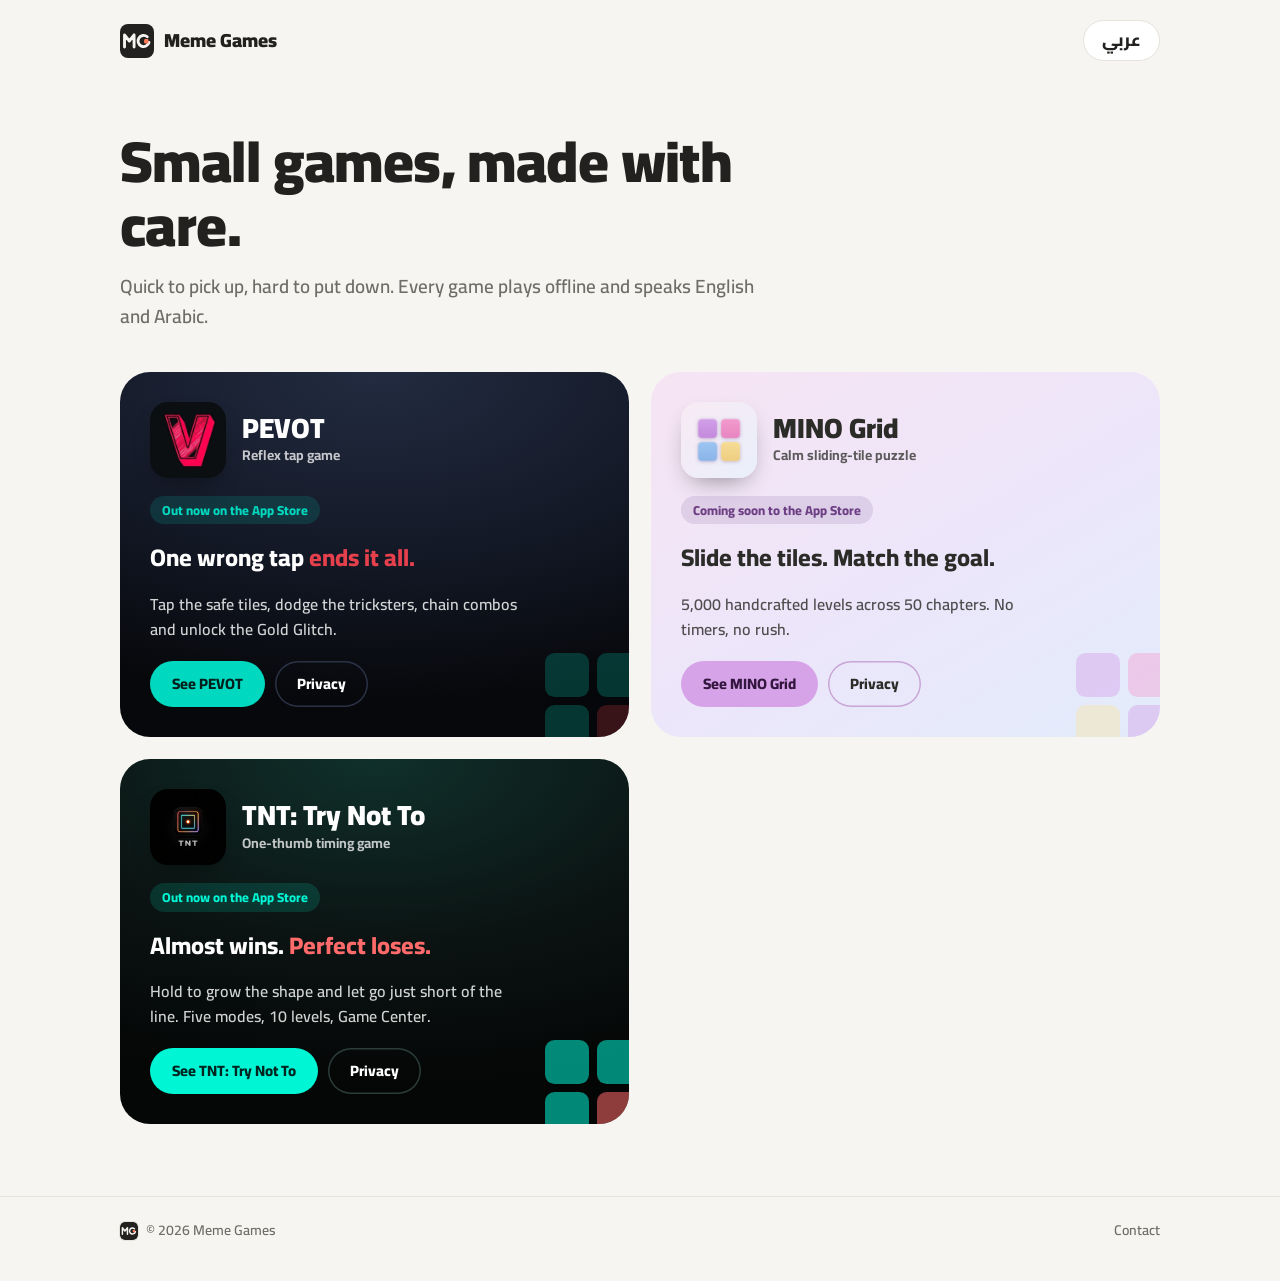
==== commit 23a63649: "Add files via upload" ====
--- a/index.html
+++ b/index.html
@@ -35,7 +35,7 @@
   .intro p { color: var(--muted); font-size: 19px; margin: 0; }
   .games { display: grid; grid-template-columns: 1fr 1fr; gap: 22px; padding-bottom: 64px; }
   .game { background: var(--g-bg); color: var(--g-ink); border-radius: 30px; padding: 30px; display: flex; flex-direction: column; gap: 18px; min-height: 360px; position: relative; overflow: hidden; }
-  .game > *:not(.tiles):not(.motif) { position: relative; z-index: 1; }
+  .game > *:not(.tiles) { position: relative; z-index: 1; }
   .game header { display: flex; align-items: center; gap: 16px; }
   .game header img { width: 76px; height: 76px; border-radius: 18px; flex: none; box-shadow: 0 10px 24px -10px rgba(0,0,0,.45); }
   .game h2 { margin: 0; font-size: 28px; font-weight: 900; line-height: 1.15; }
@@ -51,9 +51,6 @@
   .btn.ghost { box-shadow: inset 0 0 0 1.5px var(--g-ghost); }
   .tiles { position: absolute; z-index: 0; inset-inline-end: -64px; bottom: -64px; display: grid; grid-template-columns: repeat(3, 44px); gap: 8px; opacity: var(--g-tiles); pointer-events: none; }
   .tiles i { height: 44px; border-radius: 22%; }
-  .game .motif { position: absolute; z-index: 0; inset-inline-end: -34px; bottom: -34px; width: 196px; height: 196px; opacity: var(--g-tiles); pointer-events: none; }
-  .game .motif svg { display: block; width: 100%; height: 100%; }
-  .game:last-child:nth-child(odd) { grid-column: 1 / -1; }
   @media (max-width: 820px) { .games { grid-template-columns: 1fr; } .game { min-height: 0; } .intro { padding-top: 24px; } }
   @media (prefers-reduced-motion: reduce) { .btn { transition: none; } }
 </style>
@@ -75,7 +72,7 @@
         <img src="img/icon.png" alt="" width="76" height="76">
         <div><h2>PEVOT</h2><div class="genre"><span class="en">Reflex tap game</span><span class="ar">لعبة سرعة وردود فعل</span></div></div>
       </header>
-      <span class="status"><span class="en">Coming soon to the App Store</span><span class="ar">قريباً على App Store</span></span>
+      <span class="status"><span class="en">Out now on the App Store</span><span class="ar">متوفرة الآن على App Store</span></span>
       <p class="tag"><span class="en">One wrong tap <span>ends it all.</span></span><span class="ar">ضغطة خاطئة واحدة <span>تنهي كل شيء.</span></span></p>
       <p class="desc"><span class="en">Tap the safe tiles, dodge the tricksters, chain combos and unlock the Gold Glitch.</span><span class="ar">اضغط على المربعات الآمنة، تجنّب المخادعين، اجمع الكومبو وافتح Gold Glitch.</span></p>
       <div class="actions">
@@ -110,7 +107,7 @@
         <a class="btn primary" href="tnt/" data-ar-href="tnt/ar/"><span class="en">See TNT: Try Not To</span><span class="ar">اكتشف TNT: Try Not To</span></a>
         <a class="btn ghost" href="tnt/privacy/" data-ar-href="tnt/ar/privacy/"><span class="en">Privacy</span><span class="ar">الخصوصية</span></a>
       </div>
-      <div class="motif" aria-hidden="true"><svg viewBox='0 0 200 200'><defs><linearGradient id='tnt-ring' x1='0' y1='0' x2='1' y2='1'><stop offset='0' stop-color='#ff5a4e'/><stop offset='.5' stop-color='#ffb03a'/><stop offset='1' stop-color='#b794f6'/></linearGradient><radialGradient id='tnt-dot'><stop offset='0' stop-color='#fff4d6'/><stop offset='.45' stop-color='#ff9a3c'/><stop offset='1' stop-color='#ff9a3c' stop-opacity='0'/></radialGradient></defs><rect x='12' y='12' width='176' height='176' rx='26' fill='none' stroke='url(#tnt-ring)' stroke-width='3.5'/><rect x='25' y='25' width='150' height='150' rx='20' fill='none' stroke='#ffffff' stroke-opacity='.28' stroke-width='1.2' stroke-dasharray='5 5'/><rect x='48' y='48' width='104' height='104' rx='12' fill='#00f5d4' fill-opacity='.1' stroke='#00f5d4' stroke-width='3'/><circle cx='100' cy='100' r='22' fill='url(#tnt-dot)'/></svg></div>
+      <div class="tiles" aria-hidden="true"><i style="background:#00f5d4"></i><i style="background:#00f5d4"></i><i style="background:#ffd93d"></i><i style="background:#00f5d4"></i><i style="background:#ff6b6b"></i><i style="background:#00f5d4"></i><i style="background:#00f5d4"></i><i style="background:#ffd93d"></i><i style="background:transparent"></i></div>
     </article>
   </section>
 </div>
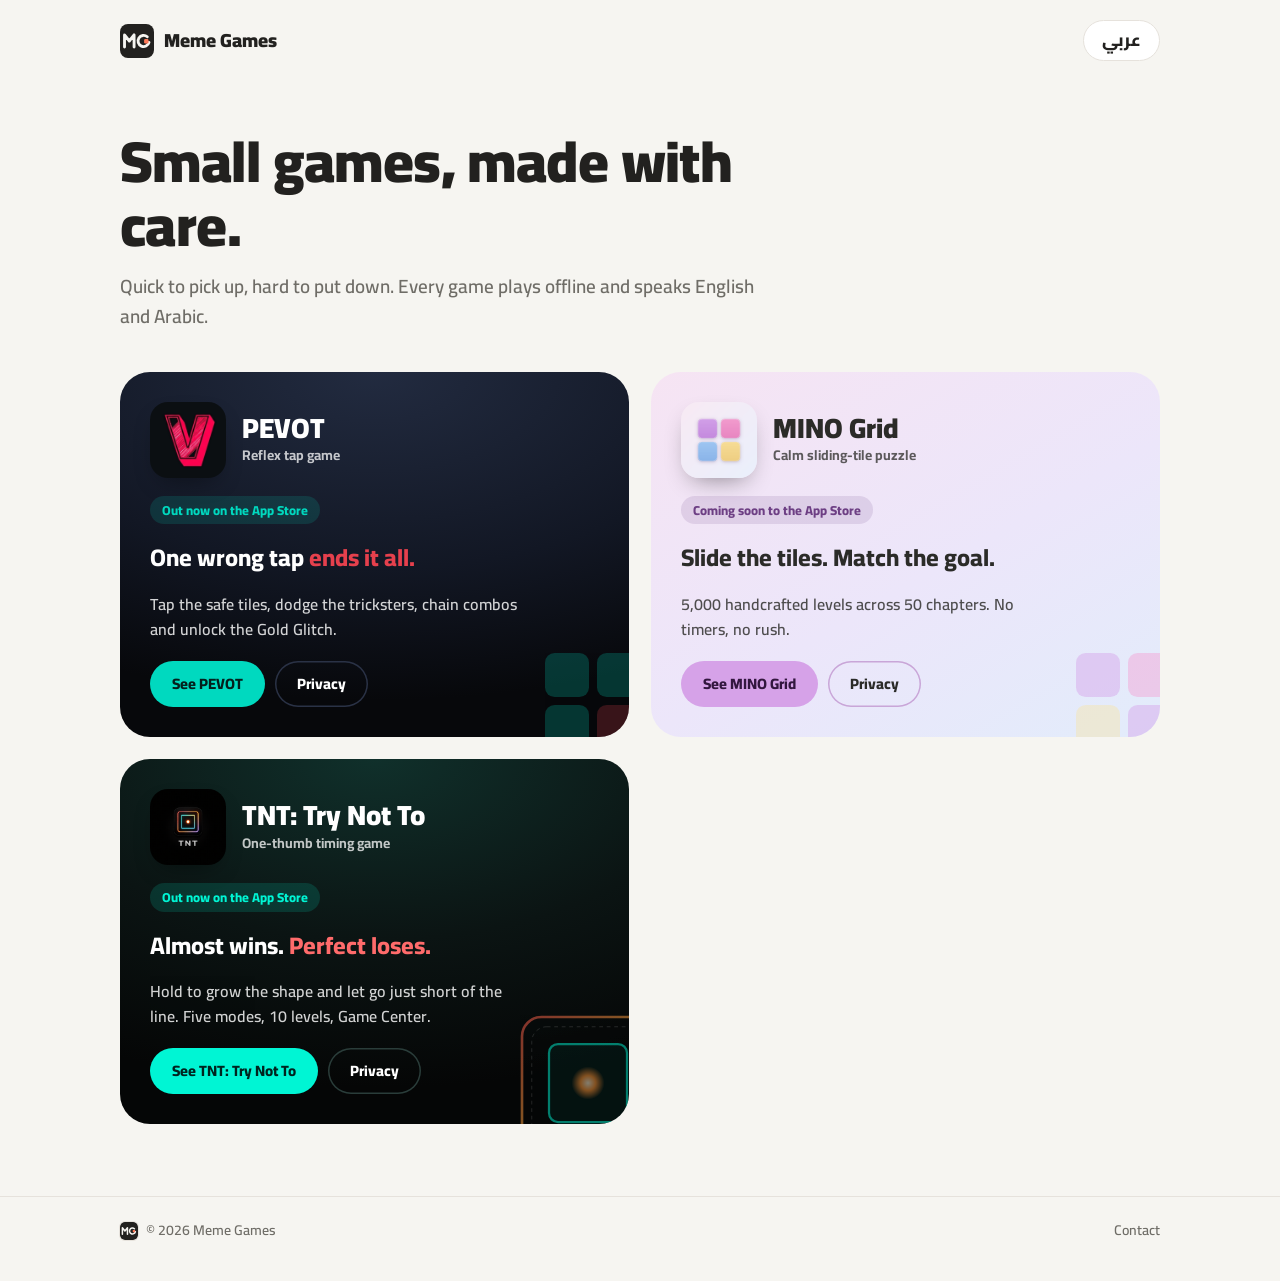
==== commit 4a3b808f: "Add files via upload" ====
--- a/index.html
+++ b/index.html
@@ -35,7 +35,9 @@
   .intro p { color: var(--muted); font-size: 19px; margin: 0; }
   .games { display: grid; grid-template-columns: 1fr 1fr; gap: 22px; padding-bottom: 64px; }
   .game { background: var(--g-bg); color: var(--g-ink); border-radius: 30px; padding: 30px; display: flex; flex-direction: column; gap: 18px; min-height: 360px; position: relative; overflow: hidden; }
-  .game > *:not(.tiles) { position: relative; z-index: 1; }
+  .game > *:not(.tiles):not(.motif) { position: relative; z-index: 1; }
+  .motif { position: absolute; z-index: 0; inset-inline-end: -34px; bottom: -34px; width: 150px; height: 150px; opacity: .5; pointer-events: none; overflow: hidden; }
+  .motif svg { width: 100%; height: 100%; display: block; }
   .game header { display: flex; align-items: center; gap: 16px; }
   .game header img { width: 76px; height: 76px; border-radius: 18px; flex: none; box-shadow: 0 10px 24px -10px rgba(0,0,0,.45); }
   .game h2 { margin: 0; font-size: 28px; font-weight: 900; line-height: 1.15; }
@@ -107,7 +109,7 @@
         <a class="btn primary" href="tnt/" data-ar-href="tnt/ar/"><span class="en">See TNT: Try Not To</span><span class="ar">اكتشف TNT: Try Not To</span></a>
         <a class="btn ghost" href="tnt/privacy/" data-ar-href="tnt/ar/privacy/"><span class="en">Privacy</span><span class="ar">الخصوصية</span></a>
       </div>
-      <div class="tiles" aria-hidden="true"><i style="background:#00f5d4"></i><i style="background:#00f5d4"></i><i style="background:#ffd93d"></i><i style="background:#00f5d4"></i><i style="background:#ff6b6b"></i><i style="background:#00f5d4"></i><i style="background:#00f5d4"></i><i style="background:#ffd93d"></i><i style="background:transparent"></i></div>
+      <div class="motif" aria-hidden="true"><svg viewBox='0 0 200 200'><defs><linearGradient id='tnt-ring' x1='0' y1='0' x2='1' y2='1'><stop offset='0' stop-color='#ff5a4e'/><stop offset='.5' stop-color='#ffb03a'/><stop offset='1' stop-color='#b794f6'/></linearGradient><radialGradient id='tnt-dot'><stop offset='0' stop-color='#fff4d6'/><stop offset='.45' stop-color='#ff9a3c'/><stop offset='1' stop-color='#ff9a3c' stop-opacity='0'/></radialGradient></defs><rect x='12' y='12' width='176' height='176' rx='26' fill='none' stroke='url(#tnt-ring)' stroke-width='3.5'/><rect x='25' y='25' width='150' height='150' rx='20' fill='none' stroke='#ffffff' stroke-opacity='.28' stroke-width='1.2' stroke-dasharray='5 5'/><rect x='48' y='48' width='104' height='104' rx='12' fill='#00f5d4' fill-opacity='.1' stroke='#00f5d4' stroke-width='3'/><circle cx='100' cy='100' r='22' fill='url(#tnt-dot)'/></svg></div>
     </article>
   </section>
 </div>
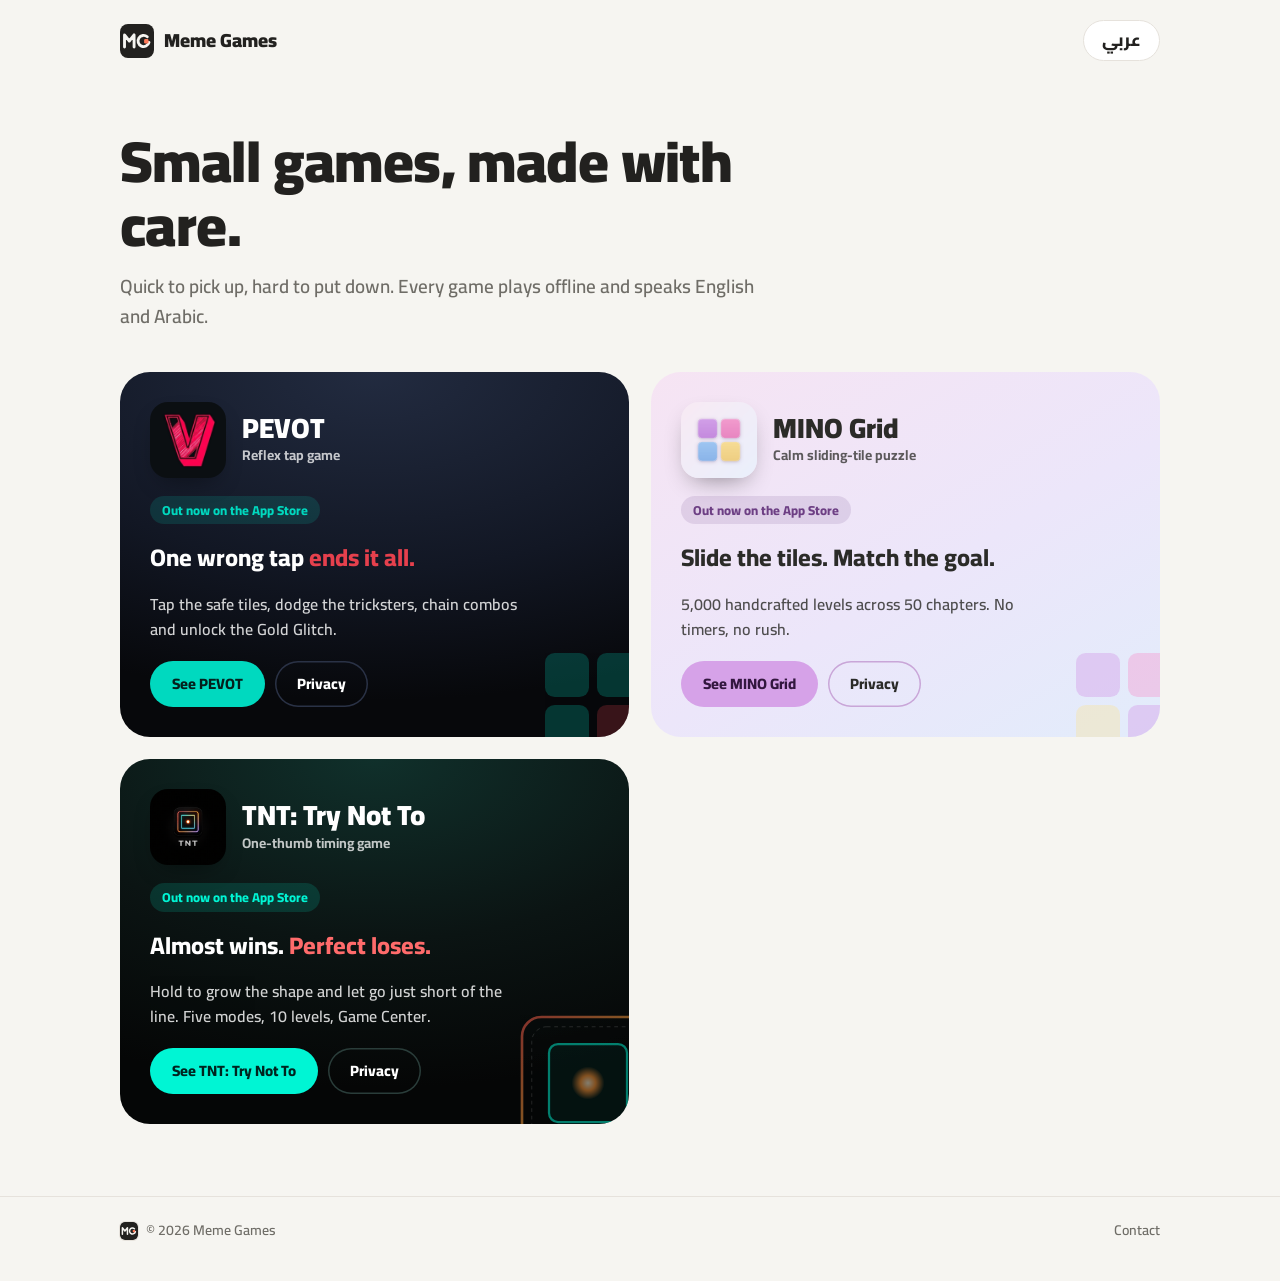
==== commit fac033b1: "Add files via upload" ====
--- a/index.html
+++ b/index.html
@@ -88,7 +88,7 @@
         <img src="mino-grid/assets/img/icon-512.png" alt="" width="76" height="76">
         <div><h2>MINO Grid</h2><div class="genre"><span class="en">Calm sliding-tile puzzle</span><span class="ar">لغز مربعات منزلقة هادئ</span></div></div>
       </header>
-      <span class="status"><span class="en">Coming soon to the App Store</span><span class="ar">قريباً على App Store</span></span>
+      <span class="status"><span class="en">Out now on the App Store</span><span class="ar">متوفرة الآن على App Store</span></span>
       <p class="tag"><span class="en">Slide the tiles. Match the goal.</span><span class="ar">حرّك المربعات. طابق الهدف.</span></p>
       <p class="desc"><span class="en">5,000 handcrafted levels across 50 chapters. No timers, no rush.</span><span class="ar">5,000 مرحلة في 50 فصلاً. بلا مؤقّت ولا استعجال.</span></p>
       <div class="actions">
